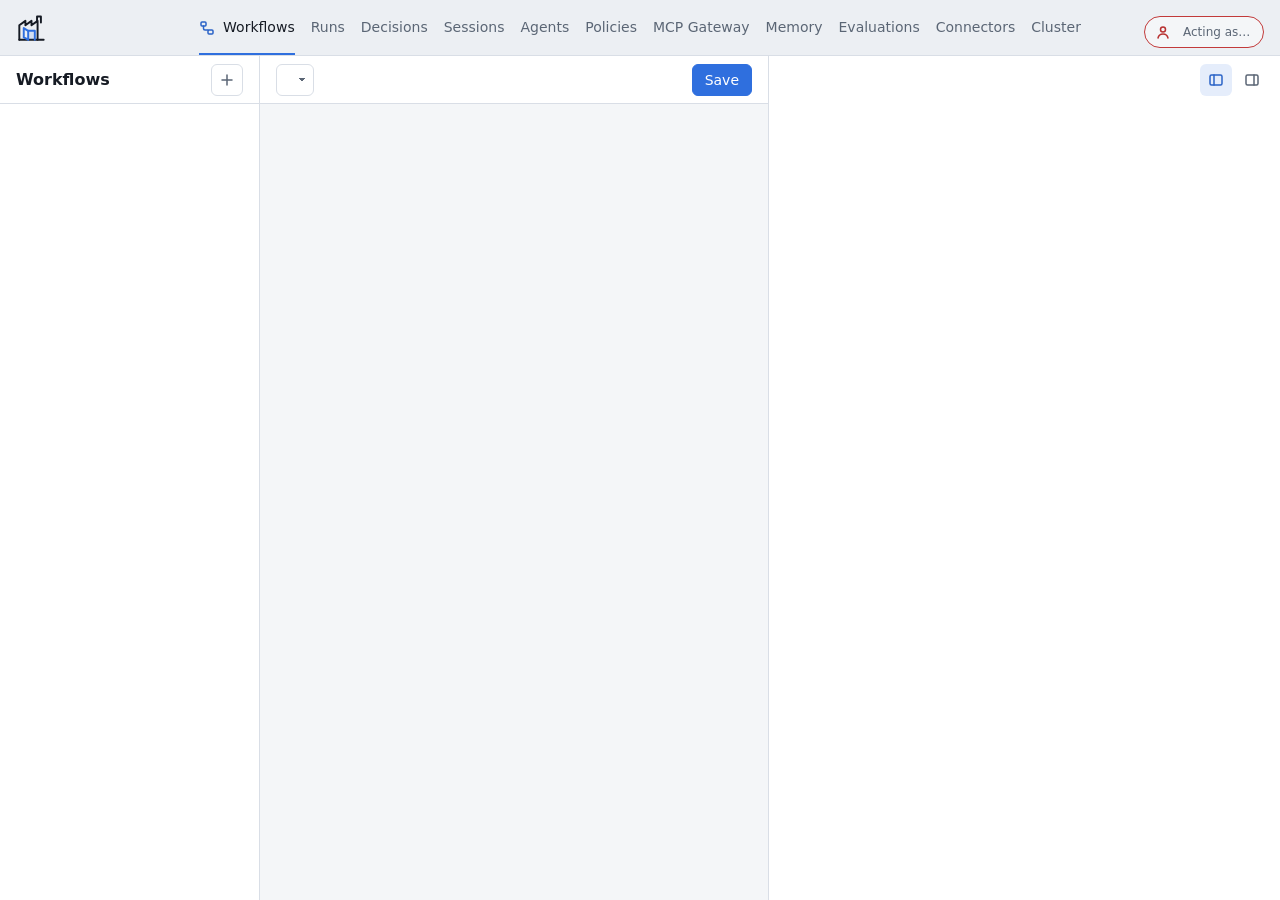
==== services/factory-ui/web/index.html @ c774a860 "WIP" ====
<!doctype html>
<html lang="en">
<head>
<meta charset="utf-8">
<meta name="viewport" content="width=device-width, initial-scale=1">
<title>Open Software Factory</title>
<link rel="icon" href="data:image/svg+xml,<svg%20xmlns='http://www.w3.org/2000/svg'%20viewBox='0%200%2028%2028'%20fill='none'%20stroke-width='2.2'%20stroke-linecap='round'%20stroke-linejoin='round'><style>.b{stroke:%23161b24}@media%20(prefers-color-scheme:dark){.b{stroke:%23e7ebf2}}</style><path%20class='b'%20d='M3%2025V12l5.5-4V12l5.5-4V12l5.5-4V25M19%208V4h3.5v5.5M3%2025h22'/><path%20d='M11%2025v-8h6v8'%20fill='rgb(47%20111%20222%20/%20.16)'%20stroke='%232f6fde'/><path%20d='M11%2017l-4-2.5V23l4%202'%20stroke='%232f6fde'/></svg>">
<link rel="stylesheet" href="style.css">
</head>
<body>
<header class="topbar">
  <a class="product" href="#workflows" aria-label="Open Software Factory: home">
    <svg class="logo" width="31" height="31" viewBox="0 0 28 28" fill="none" stroke="currentColor" stroke-width="1.75" stroke-linecap="round" stroke-linejoin="round" aria-hidden="true">
      <path d="M3 25V12l5.5-4V12l5.5-4V12l5.5-4V25"/>
      <path d="M19 8V4h3.5v5.5"/>
      <path d="M3 25h22"/>
      <path class="logo-door" d="M11 25v-8h6v8"/>
      <path class="logo-leaf" d="M11 17l-4-2.5V23l4 2"/>
    </svg>
    <span>Open Software Factory</span>
  </a>
  <nav id="rail" class="menu" aria-label="Pages"></nav>
  <label id="acting-as" class="acting-as" title="Recorded as creator of runs, versions, decisions, and files">
    <span class="sr-only">Acting as</span>
    <input id="creator" autocomplete="name" placeholder="Acting as…" aria-label="Acting as">
  </label>
</header>

<main class="content">
  <div id="page-toggles" class="page-toggles"></div>
  <!-- Workflows: list – canvas – inspector -->
  <section class="page page-workflows" id="tab-workflows" hidden>
    <div class="panel list-panel">
      <div class="panel-head"><h2>Workflows</h2><span id="wf-new-slot"></span></div>
      <div class="panel-body"><ul id="wf-list" class="rows" role="listbox" aria-label="Workflows"></ul></div>
    </div>
    <div class="canvas-area">
      <div class="panel-head canvas-head"></div>
      <div class="canvas-scroll" id="canvas-scroll">
        <svg id="canvas" aria-label="Workflow graph"></svg>
        <div id="canvas-message" class="canvas-message" hidden></div>
      </div>
      <div class="recent-strip" id="recent-strip" hidden></div>
      <section class="wf-description" id="wf-description" aria-label="Workflow description" hidden></section>
    </div>
    <aside class="panel inspector" id="inspector" aria-label="Inspector"></aside>
    <datalist id="services"><option value="agent"><option value="gate"><option value="interactive"><option value="route"></datalist>
  </section>

  <section class="page page-evaluations" id="tab-evaluations" hidden>
    <div class="panel list-panel">
      <div class="panel-head"><h2>Evaluation sets</h2><span id="evaluation-new-slot"></span></div>
      <div class="panel-body"><ul id="evaluation-sets" class="rows" role="listbox" aria-label="Evaluation sets"></ul></div>
    </div>
    <div class="panel evaluation-runs">
      <div class="panel-head"><h2>Runs</h2><span class="panel-actions" id="evaluation-actions"></span></div>
      <div class="panel-body">
        <form id="evaluation-filters" class="evaluation-filters"></form>
        <div id="evaluation-runs"></div>
      </div>
    </div>
    <aside class="panel evaluation-detail" aria-label="Evaluation set">
      <div class="panel-head"><h2 id="evaluation-detail-title"></h2></div>
      <div class="panel-body" id="evaluation-detail"></div>
    </aside>
  </section>

  <!-- Runs: table and run detail -->
  <section class="page page-runs" id="tab-runs" hidden>
    <div class="panel list-panel">
      <div class="panel-head"><h2>Runs</h2></div>
      <div class="panel-body"><ul id="runs-workflows" class="rows" role="listbox" aria-label="Workflow"></ul></div>
    </div>
    <div class="panel runs-panel">
      <div class="panel-head"><div class="panel-actions" id="runs-filters"></div></div>
      <div class="panel-body" id="runs-table"></div>
    </div>
    <aside class="panel run-detail" id="run-detail" aria-label="Run"></aside>
  </section>

  <section class="page page-decisions" id="tab-decisions" hidden>
    <div class="panel list-panel">
      <div class="panel-head"><h2>Decisions</h2></div>
      <div class="panel-body"><ul id="decision-workflows" class="rows" role="listbox" aria-label="Workflow"></ul></div>
    </div>
    <div class="panel decisions-panel">
      <div class="panel-head"></div>
      <div class="panel-body" id="decision-table"></div>
    </div>
    <aside class="panel decision-detail" id="decision-detail" aria-label="Decision"></aside>
  </section>

  <!-- Sessions: interactive sessions, the chat and file tabs of the selected one, and its files -->
  <section class="page page-sessions" id="tab-sessions" hidden>
    <div class="panel list-panel">
      <div class="panel-head"><h2>Sessions</h2></div>
      <div class="panel-body"><ul id="session-list" class="rows" role="listbox" aria-label="Sessions"></ul><div id="session-list-state"></div></div>
    </div>
    <div class="panel session-main" id="session-main"></div>
    <aside class="panel session-files" id="session-files" aria-label="Session files"></aside>
  </section>

  <!-- Team (opened from Runs): channels and members, the chat log and file tabs, and the workspace files -->
  <section class="page page-teams" id="tab-teams" hidden>
    <div class="panel list-panel">
      <div class="panel-head"><h2>Channels</h2></div>
      <div class="panel-body">
        <ul id="team-channels" class="rows" role="listbox" aria-label="Channels"></ul>
        <div id="team-list-state"></div>
        <h3 id="teamview-members-title" class="section-title teamview-members-title" hidden>Members</h3>
        <ul id="team-members" class="rows teamview-members" aria-labelledby="teamview-members-title"></ul>
      </div>
    </div>
    <div class="panel teamview-main" id="team-main"></div>
    <aside class="panel teamview-files" id="team-files" aria-label="Workspace files"></aside>
  </section>

  <section class="page page-list" id="tab-agents" hidden></section>
  <section class="page page-list" id="tab-policies" hidden></section>

  <section class="page page-mcp-gateway" id="tab-mcp-gateway" hidden>
    <div class="panel list-panel" id="mcp-sidebar">
      <div class="panel-head"><h2>MCP Gateway</h2><span id="mcp-new-slot"></span></div>
      <div class="panel-body">
        <ul id="mcp-services" class="rows" role="listbox" aria-label="MCP services"></ul>
        <div id="mcp-empty"></div>
      </div>
    </div>
    <div class="panel mcp-config">
      <div class="panel-head"><h2 id="mcp-config-title"></h2></div>
      <div class="panel-body" id="mcp-config"></div>
    </div>
    <aside class="panel mcp-test" aria-label="MCP test">
      <div class="panel-head"><h2>Test</h2></div>
      <div class="panel-body" id="mcp-test"></div>
    </aside>
  </section>

  <section class="page page-memory" id="tab-artifacts" hidden>
    <div class="panel list-panel">
      <div class="panel-head"><h2>Blobstore</h2></div>
      <div class="panel-body">
        <ul id="art-tree"></ul>
      </div>
    </div>
    <div class="panel listcol">
      <div class="panel-head">
        <form id="trace-form" class="trace-search"><input id="trace-input" placeholder="Trace ID" aria-label="Trace ID" autocomplete="off"></form>
        <span class="panel-actions"><span id="art-upload-slot"></span></span>
      </div>
      <div class="panel-body" id="art-list"></div>
    </div>
    <div class="panel content-panel">
      <div class="panel-head" id="art-detail-head"></div>
      <div class="panel-body" id="art-detail"></div>
    </div>
  </section>

  <!-- Connectors: the connector kinds, and the Git repositories with the live dev pods -->
  <section class="page page-cluster page-connectors" id="tab-connectors" hidden>
    <div class="panel list-panel">
      <div class="panel-head"><h2>Connectors</h2></div>
      <div class="panel-body"><ul id="connector-kinds" class="rows" role="listbox" aria-label="Connector kinds"></ul></div>
    </div>
    <div class="panel content-panel">
      <div class="panel-head"><h2>Git</h2><span id="connector-new-slot"></span></div>
      <div class="panel-body" id="connector-main"></div>
    </div>
  </section>

  <!-- Dev pod (opened from Connectors and Runs): its files, commit log and diff, read-only -->
  <section class="page page-cluster page-devpods" id="tab-devpods" hidden>
    <div class="panel list-panel">
      <div class="panel-head"><h2>Dev pod</h2></div>
      <div class="panel-body"><ul id="devpod-tree"></ul></div>
    </div>
    <div class="panel content-panel">
      <div class="panel-head"></div>
      <div class="panel-body" id="devpod-detail"></div>
    </div>
  </section>

  <section class="page page-cluster" id="tab-cluster" hidden>
    <div class="panel list-panel">
      <div class="panel-head"><h2>Cluster</h2></div>
      <div class="panel-body"><ul id="cluster-tree"></ul></div>
    </div>
    <div class="panel content-panel">
      <div class="panel-head"></div>
      <div class="panel-body" id="cluster-detail"></div>
    </div>
  </section>
</main>

<div id="saved-notice" class="saved-notice" role="status" aria-live="polite"></div>

<script src="app.js"></script>
<script src="chat.js"></script>
<script src="workflowref.js"></script>
<script src="teams.js"></script>
<script src="inputs.js"></script>
<script src="connectors.js"></script>
<script src="workflows.js"></script>
<script src="runs.js"></script>
<script src="evaluations.js"></script>
<script src="registry.js"></script>
<script src="agents.js"></script>
<script src="policies.js"></script>
<script src="mcp-gateway.js"></script>
<script src="artifacts.js"></script>
<script src="decisions.js"></script>
<script src="sessions.js"></script>
<script src="cluster.js"></script>
</body>
</html>
---- services/factory-ui/web/style.css ----
/* Factory UI design system: see DESIGN.md. Two neutral layers, one accent, fixed states. */

:root {
  --canvas: #f4f6f8; --panel: #ffffff; --rail: #eceff3; --line: #d9dee6;
  --text: #161b24; --muted: #5b6675;
  --accent: #2f6fde; --accent-fg: #ffffff; --accent-tint: rgb(47 111 222 / .12); --accent-text: #2a63c7;
  --running: #b7791f; --done: #1f8a4c; --failed: #c23a3a; --waiting: #7c3aed;
  --danger-text: #b83232; --hover: rgb(22 27 36 / .05); --shadow: 0 8px 28px rgb(22 27 36 / .16);
  --node-fill: #ffffff; --edge: #8b95a5;
  --font: -apple-system, "Segoe UI", system-ui, sans-serif;
  --mono: ui-monospace, "SF Mono", Menlo, monospace;
  color-scheme: light;
}
@media (prefers-color-scheme: dark) {
  :root {
    --canvas: #12161c; --panel: #1a1f27; --rail: #151a21; --line: #2a3140;
    --text: #e7ebf2; --muted: #9aa5b5;
    --accent: #6b9cf5; --accent-fg: #0d1117; --accent-tint: rgb(107 156 245 / .16); --accent-text: #8db3f8;
    --danger-text: #f07c7c; --hover: rgb(231 235 242 / .06); --shadow: 0 8px 28px rgb(0 0 0 / .45);
    --node-fill: #1f2530; --edge: #75809a;
    color-scheme: dark;
  }
}

* { box-sizing: border-box; }
[hidden] { display: none !important; }
html { font-size: 16px; }
body {
  margin: 0; height: 100vh; overflow: hidden;
  font: 400 .875rem/1.45 var(--font); color: var(--text); background: var(--canvas);
  display: grid; grid-template-columns: minmax(0, 1fr); grid-template-rows: 56px minmax(0, 1fr);
}
h1, h2, h3, p { margin: 0; }
a { color: var(--accent-text); text-decoration: none; }
a:hover { text-decoration: underline; }
.mono, code, pre { font-family: var(--mono); }
.muted { color: var(--muted); }
.meta { color: var(--muted); font-size: .75rem; }
.error-text { color: var(--danger-text); }
.sr-only { position: absolute; width: 1px; height: 1px; overflow: hidden; clip: rect(0 0 0 0); white-space: nowrap; }
:focus-visible { outline: 2px solid var(--accent); outline-offset: 2px; }
.icon { display: inline-flex; flex: none; }
time { white-space: nowrap; }

/* Top bar and menu */
/* Three columns: equal sides, so the menu is centred on the page, not between the logo and the chip. */
.topbar {
  display: grid; grid-template-columns: minmax(max-content, 1fr) minmax(0, auto) minmax(max-content, 1fr); align-items: center; gap: 24px; min-width: 0;
  padding: 0 16px; background: var(--rail); border-bottom: 1px solid var(--line);
}
.product { display: inline-flex; align-items: center; gap: 10px; flex: none; color: var(--text); font-size: 1rem; font-weight: 600; white-space: nowrap; text-decoration: none; }
.product:hover { text-decoration: none; }
.topbar > .product { justify-self: start; }
.topbar > .acting-as { justify-self: end; }
.product .logo { color: var(--text); flex: none; }
.product .logo-door { fill: var(--accent-tint); stroke: var(--accent); }
.product .logo-leaf { stroke: var(--accent); }
.product:hover .logo-leaf { transform: translateX(-1px); transition: transform .15s ease-out; }
.page-toggles { position: absolute; top: 0; right: 0; z-index: 5; height: 47px; padding: 0 12px 0 4px; display: flex; align-items: center; gap: 4px; pointer-events: none; }
.page-toggles > * { pointer-events: auto; }
.page-toggles:empty { display: none; }
.toggles-edge > .panel-head { padding-right: var(--toggles-w, 0px); }
.inspector.toggles-edge > .panel-head { padding-left: var(--toggles-w, 0px); }
.acting-as {
  display: inline-flex; align-items: center; gap: 6px; height: 32px; padding: 0 4px 0 10px;
  border: 1px solid var(--line); border-radius: 16px; background: var(--canvas); color: var(--muted);
}
.acting-as input { width: 96px; height: 28px; border: 0; padding: 0 6px; background: transparent; color: var(--text); font: inherit; }
.acting-as input:focus-visible { outline: none; }
.acting-as:focus-within { border-color: var(--accent); box-shadow: 0 0 0 2px var(--accent-tint); }
.acting-as.missing { border-color: var(--failed); color: var(--danger-text); }

.menu { display: flex; align-items: stretch; align-self: stretch; gap: 4px; min-width: 0; flex: 1; overflow: auto; }
/* Centred by its outer margins, not by justify-content: a menu wider than its slot then starts at its first item instead of losing it at the left. */
.menu > a:first-child { margin-left: auto; }
.menu > a:last-child { margin-right: auto; }
.menu a {
  position: relative; display: flex; align-items: center; gap: 8px; padding: 0 var(--menu-pad, 12px);
  color: var(--muted); font-weight: 500; text-decoration: none; white-space: nowrap;
}
.menu a:hover { color: var(--text); text-decoration: none; }
.menu a.active { color: var(--text); }
.menu a.active::after { content: ""; position: absolute; left: var(--menu-pad, 12px); right: var(--menu-pad, 12px); bottom: 0; height: 2px; background: var(--accent); }
.menu a.active .icon { color: var(--accent-text); }
.menu .badge {
  min-width: 20px; height: 20px; padding: 0 6px; border-radius: 10px;
  background: var(--waiting); color: #fff; font-size: .75rem; font-weight: 600; line-height: 20px; text-align: center;
}

/* Pages and panels */
.content { position: relative; min-width: 0; min-height: 0; overflow: hidden; }
.page { position: relative; height: 100%; display: grid; min-height: 0; }
/* Narrow windows: the side columns give way (the sidebar down to 200 px, the detail down to 320 px,
   their resize minimums) before the middle column drops under 420 px; from 1192 px on, every column
   keeps its set width. */
.page {
  --list-fit: min(var(--col-list, 260px), max(200px, 100vw - 740px));
  --detail-fit: min(var(--col-detail, 512px), max(320px, 100vw - var(--list-fit) - 420px));
  --inspector-fit: min(var(--col-inspector, 512px), max(320px, 100vw - var(--list-fit) - 420px));
}
.page.no-list { --list-fit: 0px; }
.page.no-detail, .page.no-inspector, .page-list, .page-cluster { --list-fit: min(var(--col-list, 260px), max(200px, 100vw - 420px)); }
.page-workflows { grid-template-columns: var(--list-fit) minmax(0, 1fr) var(--inspector-fit); }
.page-workflows.no-inspector { grid-template-columns: var(--list-fit) minmax(0, 1fr); }
.page-workflows.no-inspector .inspector { display: none; }
.page-runs { grid-template-columns: var(--list-fit) minmax(0, 1fr) var(--detail-fit); }
.page-evaluations { grid-template-columns: var(--list-fit) minmax(0, 1fr) var(--detail-fit); }
.page-mcp-gateway { grid-template-columns: var(--list-fit) minmax(0, 1fr) var(--detail-fit); }
.page-mcp-gateway.no-list { grid-template-columns: minmax(0, 1fr) var(--detail-fit); }
.page-mcp-gateway.no-detail { grid-template-columns: var(--list-fit) minmax(0, 1fr); }
.page-mcp-gateway.no-list.no-detail { grid-template-columns: minmax(0, 1fr); }
.page-runs.no-list { grid-template-columns: minmax(0, 1fr) var(--detail-fit); }
.page-evaluations.no-list { grid-template-columns: minmax(0, 1fr) var(--detail-fit); }
.page-runs.no-detail { grid-template-columns: var(--list-fit) minmax(0, 1fr); }
.page-evaluations.no-detail { grid-template-columns: var(--list-fit) minmax(0, 1fr); }
.page-runs.no-list.no-detail { grid-template-columns: minmax(0, 1fr); }
.page-evaluations.no-list.no-detail { grid-template-columns: minmax(0, 1fr); }
.page.no-detail > .run-detail, .page.no-detail > .content-panel, .page.no-detail > .mcp-test { display: none; }
.page-list, .page-cluster { grid-template-columns: var(--list-fit) minmax(0, 1fr); }
.page-memory { grid-template-columns: var(--list-fit) minmax(0, 1fr) var(--detail-fit); }
.page-memory.no-detail { grid-template-columns: var(--list-fit) minmax(0, 1fr); }
.page-memory.no-list.no-detail { grid-template-columns: minmax(0, 1fr); }
.page-decisions { grid-template-columns: var(--list-fit) minmax(0, 1fr) var(--detail-fit); }
.page-decisions.no-list { grid-template-columns: minmax(0, 1fr) var(--detail-fit); }
.page-decisions.no-detail { grid-template-columns: var(--list-fit) minmax(0, 1fr); }
.page-decisions.no-list.no-detail { grid-template-columns: minmax(0, 1fr); }
.page.no-detail > .decision-detail { display: none; }
.page-sessions { grid-template-columns: var(--list-fit) minmax(0, 1fr) var(--detail-fit); }
.page-sessions.no-list { grid-template-columns: minmax(0, 1fr) var(--detail-fit); }
.page-sessions.no-detail { grid-template-columns: var(--list-fit) minmax(0, 1fr); }
.page-sessions.no-list.no-detail { grid-template-columns: minmax(0, 1fr); }
.page.no-detail > .session-files { display: none; }
.decision-detail { border-left: 0; border-right: 0; } /* the table panel's right border is the one divider */
.decision-detail .panel-body, .decisions-panel .panel-body { padding: 0; }
.decision-detail .question { font-size: 1.125rem; font-weight: 600; line-height: 1.3; margin: 0 0 4px; }
.decision-where { margin: 0 0 8px; font-size: .8125rem; color: var(--muted); overflow: hidden; text-overflow: ellipsis; white-space: nowrap; }
.decision-detail .actions { display: flex; align-items: flex-end; gap: 8px; }
.decision-detail .actions .field { flex: 1; }
#decision-comment { display: block; padding: 5px 10px; line-height: 20px; resize: none; overflow: hidden; } /* one line is as tall as the buttons */
.page.no-list > .list-panel { display: none; }
.page-list.no-list, .page-cluster.no-list { grid-template-columns: minmax(0, 1fr); }
.page-memory.no-list { grid-template-columns: minmax(0, 1fr) var(--detail-fit); }
.page-workflows.no-list { grid-template-columns: minmax(0, 1fr) var(--inspector-fit); }
.page-workflows.no-list.no-inspector { grid-template-columns: minmax(0, 1fr); }
.page-toggles .icon-button { border-color: transparent; background: transparent; }
.page-toggles .icon-button:hover { background: var(--hover); }
.page-toggles .icon-button.on { background: var(--accent-tint); color: var(--accent-text); }
.page-toggles .icon-button:focus, .page-toggles .icon-button:focus-visible { outline: none; box-shadow: none; }
.panel { display: flex; flex-direction: column; min-width: 0; min-height: 0; background: var(--panel); border-right: 1px solid var(--line); }
.panel.toggles-edge { border-right: 0; } /* the panel at the window's right edge draws no line there */
.panel:last-child { border-right: 0; }
.inspector { border-left: 1px solid var(--line); border-right: 0; } /* the canvas has no border of its own */
.run-detail { border-left: 0; border-right: 0; }
.panel-head { flex: none; display: flex; align-items: center; gap: 8px; height: 48px; padding: 0 16px; border-bottom: 1px solid var(--line); }
.panel-head h2 { font-size: 1rem; font-weight: 600; line-height: 1.25; min-width: 0; overflow: hidden; text-overflow: ellipsis; white-space: nowrap; }
.panel-head > :last-child:not(h2) { margin-left: auto; }
.panel-actions { display: flex; align-items: center; gap: 8px; }
.panel-body { flex: 1; min-height: 0; overflow: auto; padding: 8px; }
.section { padding: 24px; border-bottom: 1px solid var(--line); }
.section:last-child { border-bottom: 0; }
.section > :last-child { margin-bottom: 0; }
.section-title { margin: 0 0 8px; font-size: .875rem; font-weight: 600; }

/* Buttons and inputs */
button {
  height: 32px; padding: 0 12px; border-radius: 6px; border: 1px solid var(--line);
  background: var(--panel); color: var(--text); font: 500 .875rem/1 var(--font); cursor: pointer; white-space: nowrap;
}
button:hover { background: var(--hover); }
button:active { transform: translateY(1px); }
button:disabled, button[aria-disabled="true"] { opacity: .5; cursor: default; transform: none; }
input:disabled, select:disabled, textarea:disabled { opacity: .5; cursor: default; } /* like a disabled button; its tooltip says why */
button:disabled:hover { background: var(--panel); }
button.primary { background: var(--accent); border-color: var(--accent); color: var(--accent-fg); }
button.primary:hover { filter: brightness(1.08); background: var(--accent); }
button.primary:disabled:hover { filter: none; }
button.danger { color: var(--danger-text); }
button.danger:hover { border-color: var(--failed); background: var(--panel); }
.icon-button { width: 32px; padding: 0; display: inline-flex; align-items: center; justify-content: center; color: var(--muted); }
.icon-button:hover { color: var(--text); }
input, textarea, select {
  width: 100%; min-height: 32px; padding: 0 10px; border: 1px solid var(--line); border-radius: 6px;
  background: var(--panel); color: var(--text); font: inherit;
}
/* One control treatment everywhere. Safari keeps native selects and number fields shorter
   than adjacent controls unless the height is explicit, and draws its own select chrome
   unless appearance is reset; a select keeps the native picker with a drawn arrow. */
input, select { height: 32px; }
select {
  padding-right: 26px; -webkit-appearance: none; appearance: none;
  background-image: linear-gradient(45deg, transparent 50%, var(--muted) 50%), linear-gradient(135deg, var(--muted) 50%, transparent 50%);
  background-position: calc(100% - 11px) 13px, calc(100% - 7px) 13px; background-size: 4px 4px; background-repeat: no-repeat;
}
/* Numeric fields are plain digit fields: no spinner arrows. */
input[type=number] { -moz-appearance: textfield; appearance: textfield; }
input[type=number]::-webkit-inner-spin-button, input[type=number]::-webkit-outer-spin-button { -webkit-appearance: none; margin: 0; }
textarea { padding: 8px 10px; resize: vertical; line-height: 1.45; }
textarea.code { font-family: var(--mono); font-size: .875rem; }
input:hover, textarea:hover, select:hover { border-color: var(--muted); }
input[list]::-webkit-calendar-picker-indicator { display: none !important; } /* suggestions still open while typing; the field stays as wide as its text */
::placeholder { color: var(--muted); opacity: 1; } /* readable in both themes: a placeholder can carry a default such as 10m */
input:focus-visible, textarea:focus-visible, select:focus-visible { outline: none; border-color: var(--accent); box-shadow: 0 0 0 2px var(--accent-tint); }
input[type=checkbox], input[type=radio] { width: auto; height: auto; min-height: 0; accent-color: var(--accent); }
input[readonly], textarea[readonly] { background: var(--canvas); }
label { display: block; margin: 12px 0 4px; font-size: .75rem; font-weight: 500; color: var(--muted); }
.field:first-child label, label:first-child { margin-top: 0; }
.check { display: inline-flex; align-items: center; gap: 6px; margin: 0; font-size: .875rem; color: var(--text); font-weight: 400; }
.row { display: flex; align-items: center; gap: 8px; flex-wrap: wrap; }

/* Segmented control */
.segmented { display: inline-flex; padding: 2px; gap: 2px; border: 1px solid var(--line); border-radius: 8px; background: var(--canvas); }
.segmented button { height: 28px; border: 0; background: transparent; color: var(--muted); }
.segmented button[aria-checked="true"], .segmented button[aria-pressed="true"] { background: var(--panel); color: var(--text); box-shadow: 0 1px 2px rgb(0 0 0 / .12); }

/* Status chip: dot plus word on a 12% tint */
.chip { display: inline-flex; align-items: center; gap: 6px; height: 22px; padding: 0 8px; border-radius: 11px; font-size: .75rem; font-weight: 500; white-space: nowrap; color: var(--text); }
.chip .dot { width: 8px; height: 8px; border-radius: 50%; background: currentColor; }
.chip-running { background: rgb(183 121 31 / .12); } .chip-running .dot { background: var(--running); animation: pulse 1.4s ease-in-out infinite; }
.chip-done { background: rgb(31 138 76 / .12); } .chip-done .dot { background: var(--done); }
.chip-failed { background: rgb(194 58 58 / .12); } .chip-failed .dot { background: var(--failed); }
.chip-waiting { background: rgb(124 58 237 / .12); } .chip-waiting .dot { background: var(--waiting); }
.chip-idle { background: var(--hover); } .chip-idle .dot { background: var(--muted); }
@keyframes pulse { 50% { opacity: .35; } }

/* Rows (list panels) */
.rows { list-style: none; margin: 0; padding: 0; }
.rows li { display: flex; align-items: center; min-height: 32px; padding: 0 8px; border-radius: 6px; cursor: pointer; }
.rows li:hover { background: var(--hover); }
.rows li[aria-selected="true"] { background: var(--accent-tint); }
.rows li:focus-visible { outline-offset: -2px; }
.row-title { font-weight: 400; overflow: hidden; text-overflow: ellipsis; white-space: nowrap; min-width: 0; }

/* Tables */
.data-table { width: 100%; border-collapse: collapse; font-size: .875rem; }
.data-table th { height: 32px; padding: 0 10px; text-align: left; font-size: .75rem; font-weight: 600; color: var(--muted); border-bottom: 1px solid var(--line); white-space: nowrap; }
.data-table td { height: 40px; padding: 0 10px; border-bottom: 1px solid var(--line); vertical-align: middle; white-space: nowrap; }
.data-table .name-cell { width: 100%; max-width: 0; overflow: hidden; text-overflow: ellipsis; } /* header too, so a narrow column can shrink */
.data-table td.wrap-cell { white-space: normal; overflow-wrap: anywhere; }
.data-table .num { text-align: right; white-space: nowrap; }
.data-table td.fit { width: 1%; } /* hugs the right edge whichever columns are shown */
/* A narrow middle column hides the optional columns (Workflow and By on Decisions, Creator on Memory). */
.decisions-panel, .listcol { container-type: inline-size; }
@container (max-width: 420px) { .data-table .opt { display: none; } }
.data-table tbody tr.clickable { cursor: pointer; }
.data-table tbody tr:hover { background: var(--hover); }
.data-table tbody tr.active, .data-table tbody tr[aria-selected="true"] { background: var(--accent-tint); }
.data-table tbody tr:focus-visible { outline-offset: -2px; }
.data-table tbody tr.run-failed { background: color-mix(in srgb, var(--failed) 8%, var(--panel)); }
.data-table tbody tr.run-failed:hover { background: color-mix(in srgb, var(--failed) 13%, var(--panel)); }
.run-failure { max-width: 280px; overflow: hidden; color: var(--danger-text); text-overflow: ellipsis; }
/* A run is named by its workflow: in a middle column under 640 px Failure gives way first (the
   row keeps its tint, state, and tooltip), so the Workflow column stays readable. */
@container (max-width: 640px) { #runs-table .data-table .opt { display: none; } }

/* Evaluation sets: filters stay above the selectable run table; saved membership is on the right. */
.evaluation-runs .panel-body { padding: 0; overflow: auto; }
.evaluation-filters { display: flex; flex-wrap: wrap; align-items: flex-end; gap: 12px 8px; padding: 16px; border-bottom: 1px solid var(--line); }
.evaluation-filters .field { flex: 0 0 auto; min-width: 0; margin: 0; }
.evaluation-filters .field label { margin: 0 0 4px; white-space: nowrap; }
.evaluation-filters select { width: 180px; max-width: 100%; }
.evaluation-filters #evaluation-status { width: 120px; }
.evaluation-filters input[type=datetime-local] { width: 180px; min-width: 0; -webkit-appearance: none; appearance: none; }
.evaluation-filters .runtime-input input { width: 72px; min-width: 0; padding: 0 22px 0 8px; }
.evaluation-filters > button { flex: none; }
/* Memory columns share panel width instead of assigning all spare space to Name. */
#art-list .data-table { table-layout: fixed; }
#art-list .data-table th, #art-list .data-table td { overflow: hidden; text-overflow: ellipsis; }
#art-list .data-table .name-cell { width: 40%; max-width: none; }
#art-list .data-table th:nth-child(2) { width: 24%; }
#art-list .data-table th:nth-child(3) { width: 24%; }
#art-list .data-table th:nth-child(4) { width: 12%; }
@container (max-width: 420px) {
  #art-list .data-table .name-cell { width: 52%; }
  #art-list .data-table th:nth-child(3) { width: 32%; }
  #art-list .data-table th:nth-child(4) { width: 16%; }
}
.evaluation-select-cell { width: 1%; }
.evaluation-pager { display: flex; align-items: center; justify-content: flex-end; gap: 8px; padding: 12px 16px; }
.evaluation-index-warning { margin: 12px 16px; }
.evaluation-detail .evaluation-member { display: grid; grid-template-columns: minmax(0, 1fr) auto; align-items: center; gap: 8px; min-height: 40px; border-bottom: 1px solid var(--line); }
.evaluation-member a { overflow: hidden; text-overflow: ellipsis; white-space: nowrap; }
.evaluation-summary { color: var(--muted); }
.data-table .copy-button { vertical-align: middle; }
.cell-line { display: flex; align-items: center; gap: 4px; min-width: 0; }
.cell-line .cell-text { flex: 1; min-width: 0; overflow: hidden; text-overflow: ellipsis; }
.data-table tr .cell-line .copy-button { visibility: hidden; }
.data-table tr:hover .cell-line .copy-button, .data-table tr.active .cell-line .copy-button, .data-table tr:focus-within .cell-line .copy-button { visibility: visible; }

/* Definition lists */

/* Copy button, empty and error states */
.copy-button { display: inline-flex; align-items: center; justify-content: center; width: 24px; height: 24px; margin-left: 4px; padding: 0; border: 1px solid transparent; border-radius: 4px; background: none; color: var(--muted); vertical-align: middle; }
.copy-button:hover { border-color: var(--line); color: var(--text); background: var(--hover); }
.empty-panel { display: flex; flex-direction: column; align-items: center; gap: 8px; max-width: 360px; margin: 64px auto; text-align: center; }
.empty-title { font-size: 1rem; font-weight: 600; }
.empty-panel button { margin-top: 8px; }
.error-state { padding: 8px 2px; }
.error-state p { color: var(--danger-text); margin-bottom: 8px; }

/* Preformatted content */
pre {
  margin: 0; padding: 12px; border: 1px solid var(--line); border-radius: 6px; background: var(--canvas);
  font-size: .8125rem; line-height: 1.5; white-space: pre-wrap; overflow-wrap: anywhere; overflow: auto;
}

/* Tree */
ul.tree, ul.tree ul { list-style: none; margin: 0; padding: 0; }
ul.tree { outline: none; }
ul.tree ul { padding-left: 14px; }
.tree-row { display: flex; align-items: center; gap: 4px; height: 32px; padding: 0 8px; border-radius: 6px; cursor: pointer; white-space: nowrap; overflow: hidden; }
.tree-row:hover { background: var(--hover); }
.tree-row.active { background: var(--accent-tint); }
ul.tree:focus-visible .tree-row.active { outline: 2px solid var(--accent); outline-offset: -2px; }
.tree-label { overflow: hidden; text-overflow: ellipsis; }
.tree-sub { margin-left: auto; padding-left: 8px; color: var(--muted); font-size: .75rem; overflow: hidden; text-overflow: ellipsis; min-width: 0; }
.tree-row.warn .tree-label { color: var(--danger-text); }
.caret { flex: none; width: 20px; height: 32px; display: inline-flex; align-items: center; justify-content: center; color: var(--muted); }
.caret .icon { display: inline-flex; transition: transform .12s ease-out; }
.caret.open .icon { transform: rotate(90deg); }

/* Resizable columns */
.resize-handle { position: absolute; top: 0; bottom: 0; width: 8px; z-index: 5; cursor: col-resize; touch-action: none; }
.resize-handle:hover, body.resizing .resize-handle { background: var(--accent-tint); }
body.resizing { cursor: col-resize; user-select: none; }

/* Workflows: list, toolbar, canvas, strip, inspector */
.canvas-area { display: grid; grid-template-rows: 48px minmax(0, 1fr) auto auto; min-width: 0; min-height: 0; background: var(--canvas); }
.canvas-head { grid-row: 1; background: var(--panel); }
.canvas-area > .canvas-scroll { grid-row: 2; }
.canvas-area > .recent-strip { grid-row: 3; }
.wf-description { grid-row: 4; min-width: 0; padding: 8px 16px; background: var(--panel); border-top: 1px solid var(--line); color: var(--muted); font-size: .8125rem; }
.wf-description[hidden] { display: none; }
.wf-description-text { margin: 0; white-space: normal; overflow-wrap: break-word; line-height: 1.45; cursor: text; }
.wf-description-editor { display: flex; align-items: flex-start; gap: 8px; }
.wf-description-editor > [hidden] { display: none; }
.wf-description-editor .text-format-toggle { flex: none; }
.wf-description-editor textarea, .wf-description-preview { flex: 1; min-width: 0; }
.wf-description-preview { margin: 0; white-space: normal; overflow-wrap: break-word; line-height: 1.45; }
.wf-description textarea { display: block; width: 100%; min-height: 32px; padding: 4px 8px; resize: none; overflow: hidden; font: inherit; line-height: 1.45; }
.canvas-scroll { position: relative; overflow: hidden; min-height: 0; }
#canvas { display: block; width: 100%; height: 100%; user-select: none; touch-action: none; cursor: grab; } /* a drag pans it, or moves a node */
#canvas.panning, #canvas.panning * { cursor: grabbing; }
.canvas-message { position: absolute; inset: 0; display: flex; align-items: flex-start; justify-content: center; pointer-events: none; }
.canvas-message > * { pointer-events: auto; }

.tile .body { fill: var(--node-fill); stroke: var(--line); stroke-width: 1; }
.tile:hover .body { stroke: var(--muted); }
.tile.selected .body { stroke: var(--accent); stroke-width: 2; }
/* An agent step whose agent version is gone: a red outline (thicker while selected) and a red "Missing:" line. */
.tile.missing .body { stroke: var(--failed); stroke-width: 2; }
.tile.missing.selected .body { stroke-width: 3; }
.tile.missing .sub { fill: var(--danger-text); }
.tile:focus, .tile:focus-visible { outline: none; }
.tile:focus-visible .body { stroke: var(--accent); stroke-width: 2; }
.input-edge { stroke-dasharray: 4 4; }
.input-tile { cursor: pointer; }
.tile .name { fill: var(--text); font-size: 14px; font-weight: 600; }
.tile .sub { fill: var(--muted); font-size: 12px; }
.tile .type-icon { color: var(--muted); }
/* The outline and icon name the kind of step; only a step that waits for a person colours its icon. */
.tile.kind-gate .type-icon, .tile.kind-interactive .type-icon { color: var(--waiting); }
.tile .name, .tile .sub { pointer-events: none; }
.port { fill: var(--panel); stroke: var(--muted); stroke-width: 2; cursor: crosshair; }
.port:hover { stroke: var(--accent); }
.edge { stroke: var(--edge); stroke-width: 1.5; fill: none; }
.edge-hit { stroke: transparent; stroke-width: 12; fill: none; cursor: pointer; }
.edge-hit:hover + .edge { stroke: var(--failed); }


.canvas-head .panel-actions { margin-left: auto; }
.icon-button.on { background: var(--accent-tint); color: var(--accent-text); border-color: transparent; }

.inspector .panel-body { padding: 0; }
.inspector .section { padding: 24px; }
.inspector .panel-head { justify-content: center; }
.step-form { display: grid; gap: 16px; }
.step-form .field label { margin: 0 0 4px; }
.step-form .field-row { display: flex; flex-wrap: wrap; gap: 12px 8px; align-items: end; }
.step-form .field-row .field { flex: 0 0 auto; }
.step-form .field-row .field input, .step-form .field-row .field select { width: auto; min-width: 0; }
.step-form .field-row .field-pair { display: flex; gap: 8px; } /* flows with the other fields, also when the row wraps */
.step-form .field-row .field [data-field="timeout"] { width: 56px; }
.step-form .field-row .field [data-field="attempts"] { width: 48px; }
.file-block { margin: 0; padding: 8px 10px; border: 1px solid var(--line); border-radius: 6px; background: var(--canvas); white-space: pre-wrap; overflow-wrap: anywhere; color: var(--text); }
.file-block.prose { font: inherit; line-height: 1.5; }
.file-block.code { font-family: var(--mono); font-size: .8125rem; line-height: 1.5; }
.file-head { display: flex; align-items: center; gap: 8px; margin: 0 0 8px; }
.file-head a { margin-left: auto; font-size: .8125rem; }
.file-head .text-format-toggle:first-of-type { margin-left: auto; }
.file-head-actions { display: flex; align-items: center; gap: 8px; margin-left: auto; }
.file-head .section-title { margin: 0; } /* the row carries the 8 px gap, so the link lines up with the title */
.file-block + .file-head { margin-top: 24px; }
.text-format-toggle { width: 42px; min-width: 42px; padding: 0; text-align: center; font-size: .75rem; font-weight: 600; font-variant-numeric: tabular-nums; }
.content-format { display: flex; justify-content: flex-end; margin-bottom: 8px; }
.file-block.markdown { white-space: normal; }
.markdown-body { max-width: 72ch; line-height: 1.55; overflow-wrap: anywhere; }
.markdown-body > :first-child { margin-top: 0; }
.markdown-body > :last-child { margin-bottom: 0; }
.markdown-body h1, .markdown-body h2, .markdown-body h3, .markdown-body h4, .markdown-body h5, .markdown-body h6 { margin: 1.25em 0 .5em; line-height: 1.25; text-wrap: balance; }
/* Headings stay on the UI scale (18/16/14), so a prompt reads as content inside a panel, not as a page of its own. */
.markdown-body h1, .markdown-body h2, .markdown-body h3, .markdown-body h4, .markdown-body h5, .markdown-body h6 { font-weight: 600; }
.markdown-body h1 { font-size: 1.125rem; }
.markdown-body h2 { font-size: 1rem; }
.markdown-body h3, .markdown-body h4, .markdown-body h5, .markdown-body h6 { font-size: .875rem; }
.markdown-body p, .markdown-body ul, .markdown-body ol, .markdown-body blockquote, .markdown-body pre { margin: 0 0 1em; }
.markdown-body ul, .markdown-body ol { padding-left: 1.5em; }
.markdown-body li + li { margin-top: .25em; }
.markdown-body blockquote { padding-left: 12px; border-left: 1px solid var(--line); color: var(--muted); }
.markdown-body code { padding: 1px 4px; border-radius: 4px; background: var(--panel); font-family: var(--mono); font-size: .875em; }
.markdown-body pre { padding: 10px; overflow-x: auto; border: 1px solid var(--line); border-radius: 6px; background: var(--panel); white-space: pre; }
.markdown-body pre code { padding: 0; background: none; font-size: .8125rem; }
.markdown-body hr { margin: 1.25em 0; border: 0; border-top: 1px solid var(--line); }
.markdown-body table { width: 100%; margin: 0 0 1em; border-collapse: collapse; }
.markdown-body th, .markdown-body td { padding: 6px 8px; border: 1px solid var(--line); vertical-align: top; }
.markdown-body th { background: var(--panel); font-weight: 600; }
.markdown-image { color: var(--muted); font-style: italic; }
.inspector .agent-card { padding: 0; border: 0; background: none; }
.agent-card { padding: 12px; border: 1px solid var(--line); border-radius: 8px; background: var(--canvas); }
.agent-card pre { background: var(--panel); }

/* Context menu */
.ctx-menu { position: fixed; z-index: 40; min-width: 200px; padding: 4px; background: var(--panel); border: 1px solid var(--line); border-radius: 8px; box-shadow: var(--shadow); animation: reveal .15s ease-out; }
.ctx-menu hr { margin: 4px 0; border: 0; border-top: 1px solid var(--line); }
.ctx-menu button { display: block; width: 100%; height: 32px; text-align: left; border: 0; background: none; }
.ctx-menu button:hover, .ctx-menu button:focus-visible { background: var(--hover); outline: none; }
.menu-target { outline: 1px solid var(--accent); outline-offset: -1px; }
.ctx-menu button.disabled { opacity: .5; cursor: default; }
.ctx-menu button.danger { color: var(--danger-text); }
.picker-popover { width: min(360px, calc(100vw - 16px)); padding: 0; }
.agent-policy-popover-list { max-height: 320px; overflow: auto; padding-top: 4px; }
.picker-popover .agent-tool-picker-list { margin: 0; }
.picker-popover .agent-tool-picker-item { padding: 8px 12px; }
.picker-actions { display: flex; justify-content: flex-end; gap: 8px; padding: 8px; border-top: 1px solid var(--line); }
.ctx-menu .picker-actions button { display: inline-flex; width: auto; align-items: center; border: 1px solid var(--line); padding: 0 12px; }
.ctx-menu .picker-actions button.primary { border-color: var(--accent); background: var(--accent); color: var(--accent-fg); }
@keyframes reveal { from { opacity: 0; transform: translateY(-4px); } }
/* A column shown by its toggle arrives from its own edge of the window; hiding it is immediate. */
.panel-reveal { --reveal-from: -8px; animation: panel-reveal .18s ease-out; }
.panel-reveal.from-right { --reveal-from: 8px; }
@keyframes panel-reveal { from { opacity: 0; transform: translateX(var(--reveal-from)); } }

/* Dialog */
.dialog-backdrop { position: fixed; inset: 0; z-index: 50; display: flex; align-items: flex-start; justify-content: center; padding: 12vh 16px 16px; /* anchored at the top: a dialog that changes height grows downwards instead of jumping */ background: rgb(10 14 20 / .45); }
.dialog { display: flex; flex-direction: column; max-height: calc(88vh - 16px); background: var(--panel); border: 1px solid var(--line); border-radius: 10px; box-shadow: var(--shadow); animation: reveal .18s ease-out; outline: none; }
.dialog-head { display: flex; align-items: center; gap: 8px; padding: 24px 24px 16px; }
.dialog-title { font-size: 1.5rem; font-weight: 600; line-height: 1.25; }
.dialog-body { padding: 0 24px; overflow: auto; min-height: 0; }
.dialog-foot { display: flex; align-items: center; justify-content: flex-end; gap: 8px; padding: 16px 24px 24px; }

/* Select Inputs */
.inputs-mode { margin-bottom: 16px; }
.pick-list { list-style: none; margin: 0; padding: 4px; max-height: 260px; overflow: auto; border: 1px solid var(--line); border-radius: 8px; }
.pick-list li { display: flex; align-items: center; gap: 10px; min-height: 40px; padding: 6px 10px; border-radius: 6px; cursor: pointer; }
.pick-list li:hover { background: var(--hover); }
.pick-list li[aria-checked="true"] { background: var(--accent-tint); }
.pick-list li .grow { flex: 1; min-width: 0; }
.pick-list li .row-title { font-weight: 500; }
.pick-list .grow > .row-title { display: block; } /* a title line above its preview */
.pick-list .grow > .preview { display: block; overflow: hidden; text-overflow: ellipsis; white-space: nowrap; }
.pick-list li.muted { cursor: default; }
.pick-list li.muted:hover { background: none; }
.pane-actions { margin-top: 8px; }
.pick-list.drop, .inputs-text.drop { outline: 2px dashed var(--accent); outline-offset: -2px; }
.pick-files { margin-top: 8px; display: flex; flex-wrap: wrap; gap: 4px 12px; color: var(--muted); font-size: .75rem; }
.inputs-text { min-height: 220px; }
.template-section { margin-top: 16px; border-top: 1px solid var(--line); padding-top: 8px; }
.template-toggle { display: inline-flex; align-items: center; gap: 6px; height: 32px; padding: 0 4px; border: 0; background: none; font-weight: 500; }
.template-toggle .icon { transition: transform .15s ease-out; }
.template-toggle[aria-expanded="true"] .icon { transform: rotate(90deg); }
.template-body { display: grid; gap: 8px; margin-top: 8px; }
.template-body textarea { min-height: 120px; font-family: var(--mono); }
.template-body select { justify-self: start; }
.choose-collection { display: grid; gap: 8px; }

/* Toasts */
.saved-notice { position: fixed; left: 50%; bottom: 24px; transform: translateX(-50%); z-index: 60; padding: 8px 16px; border-radius: 16px; background: var(--text); color: var(--panel); font-size: .8125rem; font-weight: 500; opacity: 0; pointer-events: none; }
.saved-notice.show { animation: saved-fade 2s ease-out forwards; }
.saved-notice.show-long { animation: saved-fade-long 6s ease-out forwards; }
.saved-notice.error { background: var(--failed); color: #fff; }
@keyframes saved-fade-long { 0% { opacity: 0; } 3% { opacity: 1; } 85% { opacity: 1; } 100% { opacity: 0; } }
.saved-notice { max-width: min(640px, calc(100vw - 32px)); text-align: center; }
.measure { position: absolute; left: -9999px; top: -9999px; white-space: pre; visibility: hidden; }
@keyframes saved-fade { 0% { opacity: 0; } 10% { opacity: 1; } 70% { opacity: 1; } 100% { opacity: 0; } }

/* Runs page */
.runs-panel .panel-body { padding: 0; }
/* The status buttons need about 400 px; a narrower column shows them as a dropdown. */
.runs-panel { container-type: inline-size; }
.status-select { display: none; }
@container (max-width: 420px) { #runs-filters .segmented { display: none; } #runs-filters .status-select { display: block; } }
.run-detail .panel-body { padding: 0; }
/* The rows share the list's columns, so agents and links line up down the list. */
.step-list { list-style: none; margin: 0; padding: 0; display: grid; grid-template-columns: 96px minmax(0, 1fr) auto auto; column-gap: 12px; }
.step-list li { display: grid; grid-template-columns: subgrid; grid-column: 1 / -1; align-items: center; min-height: 40px; border-bottom: 1px solid var(--line); }
.step-name { padding: 6px 0; overflow-wrap: anywhere; } /* a long name wraps rather than hide */
/* A name takes the agent and link columns its row leaves empty. */
.step-list li.no-agent > .step-name { grid-column: span 2; }
.step-list li.no-agent.no-link > .step-name { grid-column: span 3; }
.step-agent, .step-output { font-size: .8125rem; white-space: nowrap; }
a.step-action { padding: 3px 10px; border: 1px solid var(--line); border-radius: 6px; background: var(--panel); color: var(--text); font-weight: 500; text-decoration: none; }
a.step-action:hover { background: var(--hover); }
span.step-agent { color: var(--muted); } /* an agent that no longer exists is named, not linked */
.error-line { color: var(--danger-text); overflow-wrap: anywhere; }
.step-list li:last-child { border-bottom: 0; }
.step-list li > .chip { justify-self: start; } /* one chip column, so every step name starts at the same place */
.step-list .grow { flex: 1; min-width: 0; overflow: hidden; text-overflow: ellipsis; white-space: nowrap; }
.run-timeline { min-width: 0; }
.run-timeline ul { min-width: 0; list-style: none; margin: 0; padding: 0; }
.run-timeline li { min-width: 0; border-top: 1px solid var(--line); }
.run-timeline li:first-child { border-top: 0; }
.timeline-select {
  display: grid;
  grid-template-columns: auto minmax(0, 1fr);
  grid-template-areas: "status step" "status event";
  align-items: center; column-gap: 12px; row-gap: 0; width: 100%; height: auto; min-height: 56px; padding: 8px 0;
  border: 0; border-radius: 0; background: none; color: inherit; font: inherit; text-align: left;
}
.timeline-select > .chip { grid-area: status; justify-self: start; }
.timeline-select:hover { background: var(--hover); }
.timeline-select:active { transform: none; }
.timeline-select[aria-selected=true] { background: var(--accent-tint); }
.timeline-select:focus-visible { position: relative; z-index: 1; outline: 2px solid var(--accent); outline-offset: -2px; }
.timeline-step { grid-area: step; min-width: 0; overflow-wrap: anywhere; font-weight: 500; }
.timeline-event-group { grid-area: event; display: flex; min-width: 0; flex-wrap: wrap; align-items: baseline; gap: 0 8px; color: var(--muted); font-size: .8125rem; }
.timeline-event { min-width: 0; overflow-wrap: anywhere; }
.timeline-attempt { flex: none; color: var(--muted); font-variant-numeric: tabular-nums; white-space: nowrap; }
.execution-evidence { margin-top: 16px; padding-top: 16px; border-top: 1px solid var(--line); }
.execution-evidence[hidden] { display: none; }
.evidence-metrics { display: grid; grid-template-columns: max-content minmax(0, 1fr); gap: 4px 12px; margin: 8px 0 0; font-size: .8125rem; }
.evidence-metrics dt { color: var(--muted); }
.evidence-metrics dd { margin: 0; }
.execution-evidence .file-head { flex-wrap: wrap; }
.evidence-links { display: flex; flex-wrap: wrap; gap: 8px 12px; margin-left: auto; font-size: .8125rem; }
.evidence-note { margin: 0; color: var(--muted); font-size: .8125rem; }
.evidence-warning, .telemetry-warning { margin: 0; color: var(--danger-text); font-size: .8125rem; }
.telemetry-warning { padding: 8px 10px; border: 1px solid var(--failed); border-radius: 6px; background: rgb(194 58 58 / .12); }
.execution-evidence details { margin-top: 8px; }
.execution-evidence summary { cursor: pointer; font-size: .8125rem; font-weight: 500; }
.evidence-logs, .evidence-spans { margin-top: 12px; }
.evidence-logs h4, .evidence-spans h4 { margin: 0 0 6px; font-size: .8125rem; }
.evidence-log-list { list-style: none; margin: 0; padding: 0; font-size: .8125rem; }
.evidence-log-list li { display: grid; grid-template-columns: minmax(80px, auto) auto minmax(0, 1fr); gap: 8px; min-height: 28px; align-items: center; }
.evidence-log-source, .evidence-log-level { color: var(--muted); }
.evidence-log-level.error, .evidence-log-level.warn { color: var(--danger-text); }
.evidence-log-message { min-width: 0; overflow: hidden; text-overflow: ellipsis; white-space: nowrap; }
.evidence-span-list { list-style: none; margin: 0; padding: 0; font-size: .8125rem; }
.evidence-span-list li { display: grid; grid-template-columns: minmax(72px, auto) minmax(0, 1fr) auto; gap: 8px; min-height: 28px; align-items: center; border: 0; }
.evidence-span-list li.selected { background: var(--accent-tint); }
.evidence-span-service { color: var(--muted); }
.evidence-span-operation { min-width: 0; overflow: hidden; text-overflow: ellipsis; white-space: nowrap; }

/* Decisions */

/* Cluster and logs */
pre.logs { white-space: pre; overflow-x: auto; }
pre.logs.wrap { white-space: pre-wrap; }
.content-panel .panel-body { padding: 0; }

/* Search row */

/* Registry pages (Agents, Policies) */
.row-line { display: flex; align-items: center; gap: 12px; min-width: 0; flex: 1; }
.row-line .row-title { flex: 1; min-width: 0; }
.rows input.rename { height: 26px; min-height: 26px; padding: 0 6px; margin-left: -7px; max-width: calc(100% + 7px); } /* the name stays where it was */
.registry-detail { padding: 0 0 24px; } /* the last block or the Save row keeps the 24 px inset */
.registry-detail .section { padding: 24px; }
.registry-detail textarea.file { display: block; width: 100%; min-height: 96px; resize: none; overflow: hidden; background: var(--canvas); }
.registry-detail textarea.prose { font: inherit; line-height: 1.5; }
.registry-detail textarea.code { font-family: var(--mono); font-size: .8125rem; }
.registry-detail > .error-text:empty { display: none; }
.registry-detail > .error-text { padding: 16px 24px 0; }
.content-panel .panel-head .segmented { margin-left: 8px; }

/* Decision cards */
.decisions-panel .panel-body { padding: 0; }
.run-meta { display: flex; align-items: center; gap: 6px; min-width: 0; margin-bottom: 12px; font-size: .8125rem; color: var(--muted); }
/* One line: plain text gives way with an ellipsis; chips, separators, times, and links keep their size. */
.run-meta > span:not(.sep):not(.chip):not(.meta-pair) { min-width: 0; overflow: hidden; text-overflow: ellipsis; white-space: nowrap; }
/* A detail column resized below 440 px lets the line wrap rather than squeeze its text away. */
.run-detail, .decision-detail { container-type: inline-size; }
@container (max-width: 440px) {
  .run-meta { flex-wrap: wrap; column-gap: 12px; }
  .run-meta > span:not(.sep):not(.chip):not(.meta-pair) { min-width: auto; overflow: visible; }
  .run-meta .sep { display: none; } /* a wrapped line would end in a dot */
  .step-list { grid-template-columns: 96px minmax(0, 1fr) auto; }
  .step-list .step-agent { display: none; } /* the agent gives way, like an optional table column */
  .step-list .step-name { padding: 0; overflow: hidden; text-overflow: ellipsis; white-space: nowrap; } /* too narrow to wrap well */
  .step-list li.no-agent > .step-name { grid-column: auto; }
  .step-list li.no-link > .step-name, .step-list li.no-agent.no-link > .step-name { grid-column: span 2; }
}
.run-meta .sep { color: var(--line); }
.run-meta .meta-pair { display: inline-flex; align-items: center; gap: 8px; white-space: nowrap; } /* View trace and its copy icon wrap together */
.log-controls { flex-wrap: nowrap; gap: 12px; margin-bottom: 12px; }
.log-controls select { width: auto; }
.log-controls label { display: inline-flex; align-items: center; gap: 6px; margin: 0; font-size: .875rem; color: var(--text); font-weight: 400; white-space: nowrap; }
.registry-detail .section.actions { display: flex; justify-content: flex-end; gap: 8px; border-bottom: 0; }
.registry-detail .section.actions[hidden] { display: none; }
.registry-detail .section { border-bottom: 0; padding-bottom: 0; } /* files stack 24 px apart, as in the node panel */
.mcp-config .panel-body, .mcp-test .panel-body { padding: 0; }
.mcp-editor { display: block; width: 100%; min-height: 104px; resize: vertical; background: var(--canvas); }
.mcp-config .section, .mcp-test .section { border-bottom: 0; padding-bottom: 0; }
.mcp-config .section.actions, .mcp-test .section.actions { display: flex; justify-content: flex-end; gap: 8px; padding-bottom: 24px; }
.mcp-config .section.actions .error-text { margin-right: auto; align-self: center; }
.mcp-test .field + .field { margin-top: 16px; }
.mcp-send { display: flex; justify-content: flex-end; margin: 16px 0 24px; }
.mcp-test .mcp-result { min-height: 104px; max-height: 320px; overflow: auto; }
select.fit { width: auto; }
.log-controls .spacer { flex: 1; }
.trace-search { flex: 1; min-width: 0; max-width: 320px; }
.trace-search input { height: 32px; }
.trace-menu { position: fixed; z-index: 70; }
.step-form > .field [data-field="question"] { display: block; width: 100%; padding: 5px 10px; line-height: 20px; resize: none; overflow: hidden; } /* one line is as tall as an input */
.registry-detail .field input { min-width: 200px; max-width: 100%; }
/* An agent's settings sit in one row above its files, each field as wide as its value; the row
   wraps only when the panel is too narrow. Group and Name share a row in a form and stack in a dialog. */
.file-fields, .name-fields { display: flex; flex-wrap: wrap; align-items: flex-start; gap: 12px 8px; }
.file-fields .field label, .name-fields .field label { margin: 0 0 4px; }
.registry-detail .file-fields .field input { min-width: 0; }
.file-fields input, .file-fields select, .name-fields input { width: auto; max-width: 100%; }
.file-fields #agent-retries { width: 64px; }
/* A tickbox sits on the line of the other controls, its label beside it in body text. */
.file-fields .check-field label { display: inline-flex; align-items: center; gap: 6px; min-height: 32px; margin: 20px 0 0; font-size: .875rem; font-weight: 400; color: var(--text); white-space: nowrap; }
.file-fields #agent-temperature { width: 80px; }
.file-fields .row { flex-wrap: nowrap; }
.file-fields .model-field { max-width: 100%; }
.file-fields .model-field .row { flex-wrap: wrap; }
.file-fields .agent-tools { max-width: 100%; }
.file-fields #agent-tools, .file-fields #agent-policies { position: relative; min-width: 160px; max-width: 100%; padding-right: 26px; text-align: left; }
/* The same small triangle as a select, so every dropdown reads alike. */
.file-fields #agent-tools::after, .file-fields #agent-policies::after { content: ""; position: absolute; top: 13px; right: 7px; width: 0; height: 0; border-left: 4px solid transparent; border-right: 4px solid transparent; border-top: 4px solid var(--muted); }
.agent-tool-picker > .row { flex-wrap: nowrap; margin-bottom: 12px; }
.agent-tool-picker > .row input { flex: 1; min-width: 0; }
.agent-tool-picker-status { color: var(--muted); font-size: .8125rem; }
.agent-tool-picker-list { margin: 0 -24px; }
.agent-tool-picker-item { display: flex; align-items: flex-start; gap: 10px; margin: 0; padding: 10px 24px; border-top: 1px solid var(--line); cursor: pointer; }
.agent-tool-picker-item input { flex: none; margin: 3px 0 0; }
.agent-tool-picker-name { min-width: 0; font-weight: 500; overflow-wrap: anywhere; }
.file-fields .model-name { display: block; max-width: 100%; margin-top: 4px; color: var(--muted); font-size: .75rem; overflow-wrap: anywhere; }
.dialog .name-fields { display: grid; gap: 0; }
.dialog .name-fields input { width: 100%; }
.dialog .name-fields .field + .field label { margin-top: 12px; }
/* A menu that does not fit gives way in steps, as far as it must (fitMenu in app.js measures it,
   count badges included): it tightens, the product name gives way to the logo alone, the other
   pages drop their icons, and at last they show their icon alone, named by its tooltip. The
   active page keeps its icon and label under the underline at every width. */
.menu { scrollbar-width: none; }
.menu::-webkit-scrollbar { display: none; }
.topbar.fit-tight .menu { gap: 0; }
.topbar.fit-tight .menu a { --menu-pad: 8px; } /* the underline follows the padding */
.topbar.fit-logo .product span { display: none; }
.topbar.fit-labels .menu a:not(.active) > .icon { display: none; }
.topbar.fit-icons .menu a:not(.active) > .rail-label { position: absolute; width: 1px; height: 1px; overflow: hidden; clip: rect(0 0 0 0); } /* still read out */
@media (max-width: 860px) { .topbar { gap: 16px; } }
/* One inset everywhere: detail and content panels keep 24 px; middle tables run edge to edge. */
#art-detail { padding: 24px; }
.listcol .panel-body { padding: 0; }

/* The model select keeps the native picker and overlays its selected-state dot; customizable
   selects are not available in Safari and otherwise flatten the dot to an oversized black glyph. */
.model-select-control { position: relative; display: inline-flex; align-items: center; max-width: 100%; }
.model-select-control > .model-dot { position: absolute; left: 10px; z-index: 1; font-size: 8px; line-height: 1; pointer-events: none; }
.file-fields .model-select { padding-left: 22px; }
.model-dot.available { color: var(--done, #1f8a4c); }
.model-dot.unavailable { color: var(--failed, #c23a3a); }
.model-dot.unknown { color: var(--muted); }
.model-select option.available { color: var(--done, #1f8a4c); }
.model-select option.unavailable { color: var(--failed, #c23a3a); }
.model-select option.unknown { color: var(--muted); }

/* Let editors follow wrapping and content changes without an inner scrollbar. */
.registry-detail textarea.file { field-sizing: content; max-height: none; }

.evaluation-runtime-inputs { display: flex; gap: 8px; }

.runtime-input { position: relative; }
.runtime-input > span { position: absolute; right: 8px; top: 0; line-height: 32px; color: var(--muted); pointer-events: none; }

/* Prompt and Memory reference links: a label column and a wrapping links column. */
.prompt-evidence-links { display: grid; grid-template-columns: max-content minmax(0, 1fr); gap: 4px 16px; margin: 8px 0 0; font-size: .8125rem; }
.prompt-evidence-links dt { color: var(--muted); overflow-wrap: anywhere; }
.prompt-evidence-links dd { margin: 0; min-width: 0; }
.memory-reference-links { margin: 8px 0 0; }
.memory-reference-links .section-title { margin: 0 0 4px; }
.memory-reference-links ul { display: flex; flex-wrap: wrap; gap: 4px 16px; margin: 0; padding: 0; list-style: none; font-size: .8125rem; }
.memory-reference-links li { min-width: 0; overflow-wrap: anywhere; }
.content-panel .prompt-evidence-links, .content-panel .memory-reference-links { margin: 0; padding: 16px 24px 0; }

/* Interactive sessions (chat.js): chat and file tabs in the middle column, the session's files on the right. */
.chat-layout { display: grid; grid-template-columns: minmax(0, 1fr) minmax(240px, 320px); height: 100%; min-height: 0; } /* mounted without a files column of its own */
.chat-main, .chat-files { container-type: inline-size; }
/* Tabs: the open one is underlined like the active page in the menu. */
.panel-head.chat-tabs { gap: 4px; padding: 0 8px 0 16px; align-items: stretch; }
.panel-head.chat-tabs > .icon-button { margin-left: 0; align-self: center; flex: none; }
.chat-tablist { display: flex; align-items: stretch; gap: 4px; min-width: 0; overflow-x: auto; scrollbar-width: none; }
.chat-tablist::-webkit-scrollbar { display: none; }
.chat-tab { position: relative; display: flex; align-items: center; flex: none; max-width: 220px; }
.chat-tab.active::after { content: ""; position: absolute; left: 8px; right: 8px; bottom: 0; height: 2px; background: var(--accent); }
.chat-tab-button { height: 100%; min-width: 0; padding: 0 8px; border: 0; border-radius: 0; background: none; color: var(--muted); overflow: hidden; text-overflow: ellipsis; }
.chat-tab-button:hover { background: none; color: var(--text); }
.chat-tab-button:active { transform: none; }
.chat-tab-button:focus-visible { outline-offset: -2px; }
.chat-tab.active .chat-tab-button { color: var(--text); }
.chat-tab-close { width: 24px; height: 24px; margin-right: 4px; border-color: transparent; background: none; flex: none; }
.chat-tab-close:hover { border-color: var(--line); }
/* The status line of the session, as on Runs and Decisions. */
.session-meta { flex: none; margin: 0; padding: 12px 24px; border-bottom: 1px solid var(--line); }
@container (max-width: 440px) {
  .session-meta { flex-wrap: wrap; column-gap: 12px; }
  .session-meta > span:not(.sep):not(.chip):not(.meta-pair) { min-width: auto; overflow: visible; }
  .session-meta .sep { display: none; }
}
.chat-panes { position: relative; flex: 1; min-height: 0; display: flex; flex-direction: column; }
.chat-pane { flex: 1; min-height: 0; display: flex; flex-direction: column; }
/* History: it scrolls; the composer stays below it. */
.chat-history { flex: 1; min-height: 0; overflow: auto; padding: 24px; display: flex; flex-direction: column; gap: 16px; }
.chat-history:focus-visible { outline-offset: -2px; }
.chat-history > * { flex: none; } /* messages keep their height; the history scrolls */
.chat-history > .empty-panel { margin: 40px auto; }
.chat-message { min-width: 0; }
.chat-message.user { align-self: flex-end; max-width: min(72ch, 85%); }
.chat-author { display: flex; align-items: center; min-height: 24px; margin-bottom: 4px; font-size: .75rem; font-weight: 500; color: var(--muted); }
.chat-message.user .chat-author { justify-content: flex-end; }
.chat-bubble { padding: 8px 12px; border: 1px solid var(--line); border-radius: 8px; background: var(--canvas); }
/* An answer reads on the panel itself, so its code, tables, and diagrams take the tinted layer. */
.chat-message.assistant .markdown-body code, .chat-message.assistant .markdown-body pre, .chat-message.assistant .markdown-body th { background: var(--canvas); }
.chat-message.assistant .markdown-body pre code { background: none; }
.chat-detail { font-size: .8125rem; }
.chat-detail summary { cursor: pointer; font-weight: 500; color: var(--muted); }
.chat-detail summary:hover { color: var(--text); }
.chat-detail h4 { margin: 8px 0 4px; font-size: .75rem; font-weight: 500; color: var(--muted); }
.chat-detail pre { max-height: 320px; }
.chat-detail > p { margin: 0; }
.chat-busy { display: flex; align-items: center; gap: 8px; font-size: .8125rem; color: var(--muted); }
.chat-composer { flex: none; padding: 24px; border-top: 1px solid var(--line); }
.chat-composer .actions { display: flex; align-items: flex-end; gap: 8px; }
.chat-composer .field { flex: 1; min-width: 0; }
.chat-input { display: block; padding: 5px 10px; line-height: 20px; resize: none; max-height: 200px; } /* one line is as tall as an input */
.chat-error { margin: 0 0 12px; }
.chat-empty { flex: 1; }
/* Tables in a chat or a session file: columns as wide as their content, words kept whole, and a
   table wider than the column scrolls in its own box. Other pages' Markdown is unchanged. */
.chat-main .table-scroll { max-width: 100%; margin: 0 0 1em; overflow-x: auto; }
.chat-main .table-scroll > table { width: auto; margin: 0; }
.chat-main .markdown-body th, .chat-main .markdown-body td { overflow-wrap: break-word; word-break: normal; }
.chat-main .markdown-body th { white-space: nowrap; }
/* Sessions sidebar: the run's start time after the name, muted. */
#session-list .row-title { flex: 1; }
.session-time { flex: none; margin-left: 8px; font-size: .75rem; color: var(--muted); white-space: nowrap; }
/* Diagrams drawn from mermaid code blocks. */
.mermaid-diagram { margin: 0 0 1em; overflow-x: auto; text-align: center; }
.mermaid-diagram svg { max-width: 100%; height: auto; }
.mermaid-error { margin: -.5em 0 1em; font-size: .8125rem; }
/* Files column: the list, then the one primary action of the page. */
.chat-files .panel-body { padding: 8px; }
.chat-files .empty-panel { margin: 40px auto; }
.chat-files .chat-complete { flex: none; display: flex; justify-content: flex-end; padding: 24px; border-top: 1px solid var(--line); border-bottom: 0; }
/* File viewer: search and edit controls above the file. */
.viewer-bar { flex: none; display: flex; flex-wrap: wrap; align-items: center; gap: 8px; padding: 12px 24px; border-bottom: 1px solid var(--line); }
.viewer-search { width: auto; min-width: 60px; max-width: 200px; flex: 1 1 60px; }
.viewer-count { min-width: 64px; font-size: .8125rem; color: var(--muted); white-space: nowrap; }
.viewer-actions { display: flex; align-items: center; gap: 8px; margin-left: auto; }
.viewer-problem { flex: none; margin: 0; padding: 12px 24px 0; }
.viewer-body { flex: 1; min-height: 0; overflow: auto; padding: 24px; }
.viewer-body > .error-line { margin: 0 0 8px; }
.viewer-editor { flex: 1; min-height: 0; margin: 24px; width: auto; padding: 8px 10px; resize: none; background: var(--canvas); line-height: 1.5; }
.viewer-editor.code { font-family: var(--mono); font-size: .8125rem; }
/* Matches are a selection: tinted with the accent, the current one filled. */
mark.search-hit { padding: 0; border-radius: 2px; background: color-mix(in srgb, var(--accent) 28%, transparent); color: inherit; }
mark.search-hit.current { background: var(--accent); color: var(--accent-fg); }
/* The further agents of an interactive step: a compact multi-select like Policies on Agents. */
.step-form .multi-select-trigger { position: relative; min-width: 120px; max-width: 100%; padding-right: 26px; text-align: left; }
.step-form .multi-select-trigger::after { content: ""; position: absolute; top: 13px; right: 7px; width: 0; height: 0; border-left: 4px solid transparent; border-right: 4px solid transparent; border-top: 4px solid var(--muted); }
/* Links on the session status line keep to one line; only the plain text gives way. */
.session-meta a { flex: none; white-space: nowrap; }
/* workflow editor: team and workflow nodes */
/* A workflow node has a tinted band down each side; a team node carries the accent of the agents it runs. */
.tile .band { fill: color-mix(in srgb, var(--muted) 22%, var(--node-fill)); pointer-events: none; }
.tile .band-line { stroke: var(--muted); stroke-width: 1.5; pointer-events: none; }
/* The path line above the canvas: root › nested › current. */
.wf-path { display: flex; align-items: center; gap: 6px; min-width: 0; font-size: .8125rem; white-space: nowrap; overflow: hidden; }
.wf-path[hidden] { display: none; }
.wf-path a, .wf-path-current { min-width: 0; overflow: hidden; text-overflow: ellipsis; }
.wf-path-current { font-weight: 600; }
.wf-path-sep { flex: none; color: var(--muted); }
/* The canvas head: the path, the version on the canvas, a note for an older version, then Save at the right. */
.canvas-head .wf-version { flex: none; }
.canvas-head .wf-version-note { min-width: 0; font-size: .8125rem; color: var(--muted); white-space: nowrap; overflow: hidden; text-overflow: ellipsis; }
.canvas-head .wf-save { flex: none; margin-left: auto; }
.step-form .field-row .field [data-field="max_turns"] { width: 56px; }
/* Team panel: the members on a ring, the lead at the top, the channels as lines between them. */
.team-panel .file-head { margin-bottom: 16px; }
.team-channel-state { margin-left: auto; font-size: .8125rem; color: var(--muted); white-space: nowrap; }
.team-ring { position: relative; }
.team-lines { position: absolute; inset: 0; display: block; overflow: visible; }
.team-channel { stroke: var(--edge); stroke-width: 1.5; pointer-events: none; }
.team-channel.default { stroke-dasharray: 4 4; }
.team-channel-tip { fill: var(--edge); }
.team-channel-hit { stroke: transparent; stroke-width: 12; cursor: pointer; }
.team-channel-hit:hover + .team-channel { stroke: var(--failed); }
/* A tile is centred on its point by margins, not a transform: the pressed state of every button sets a transform, which would move the tile away under the pointer and lose the click. */
.team-member { position: absolute; z-index: 1; margin: -22px 0 0 calc(max(26%, 96px) / -2); display: flex; flex-direction: column; align-items: center; justify-content: center; gap: 2px; width: max(26%, 96px); min-width: 0; height: 44px; padding: 0 6px; border-radius: 8px; background: var(--node-fill); font-weight: 600; line-height: 1.2; }
.team-member:hover { border-color: var(--muted); background: var(--node-fill); }
.team-member.picked { border-color: var(--accent); box-shadow: 0 0 0 1px var(--accent); }
.team-member.missing { border-color: var(--failed); }
.team-member-name { max-width: 100%; overflow: hidden; text-overflow: ellipsis; }
.team-member-kind { font-size: .75rem; font-weight: 500; color: var(--muted); }
.team-member.missing .team-member-kind { color: var(--danger-text); }
.team-problem { margin: 16px 0 0; overflow-wrap: anywhere; }
/* The steps of the workflow a workflow node runs. */
.nested-steps { list-style: none; margin: 0; padding: 0; }
.nested-steps li { display: flex; align-items: center; gap: 12px; min-height: 32px; border-bottom: 1px solid var(--line); }
.nested-steps li:last-child { border-bottom: 0; }
.nested-step-name { flex: 1; min-width: 0; overflow: hidden; text-overflow: ellipsis; white-space: nowrap; }
.nested-step-kind { flex: none; font-size: .8125rem; color: var(--muted); }
/* team view and review documents */
/* Team view (teams.js): channels and members, the chat log and file tabs, the workspace files; the columns of Sessions. */
.page-teams { grid-template-columns: var(--list-fit) minmax(0, 1fr) var(--detail-fit); }
.page-teams.no-list { grid-template-columns: minmax(0, 1fr) var(--detail-fit); }
.page-teams.no-detail { grid-template-columns: var(--list-fit) minmax(0, 1fr); }
.page-teams.no-list.no-detail { grid-template-columns: minmax(0, 1fr); }
.page.no-detail > .teamview-files { display: none; }
/* A channel row: the two members, then the number of messages, muted; the lead is marked the same way. */
#team-channels .row-title, .teamview-members .row-title { flex: 1; }
.teamview-count { flex: none; margin-left: 8px; font-size: .75rem; color: var(--muted); white-space: nowrap; font-variant-numeric: tabular-nums; }
.teamview-members-title { margin: 24px 8px 8px; }
.teamview-members li { cursor: default; } /* members are shown, not chosen */
.teamview-members li:hover { background: none; }
/* A message names its sender, marks the lead, and says when it was sent. */
.teamview-main .chat-author { gap: 8px; }
.teamview-main .chat-author .copy-button { margin-left: 0; }
.teamview-lead { padding: 0 6px; border: 1px solid var(--line); border-radius: 4px; }
/* Runs: a step of a nested workflow sits under its workflow node, indented. */
.step-list li.step-child > .step-name { padding-left: calc(var(--step-depth, 1) * 16px); }
/* Decisions: a team result adds View messages beside View output, and one document per result file. */
.decision-detail .file-head a + a { margin-left: 0; }
.file-head.team-document .section-title { min-width: 0; overflow: hidden; text-overflow: ellipsis; white-space: nowrap; }
/* A code file never wraps: it scrolls sideways in its own box, like a wide table. */
.file-block.code.source { white-space: pre; overflow-wrap: normal; word-break: normal; overflow-x: auto; max-width: 100%; tab-size: 4; }
.decision-rounds .run-meta { margin-bottom: 8px; }
.decision-rounds .file-block + .run-meta { margin-top: 16px; }
/* Workflows: every kind of step has its own outline; a team is a stack of tiles. */
.tile .stack { fill: var(--node-fill); stroke: var(--line); stroke-width: 1; pointer-events: none; }
.tile.selected .stack { stroke: var(--accent); }
/* A team opened on the canvas: its members and channels in place of the graph. */
.team-canvas { position: absolute; inset: 0; overflow: auto; padding: 24px; background: var(--canvas); }
.team-canvas[hidden] { display: none; }
.team-canvas .team-panel { max-width: 760px; margin: 0 auto; }
.team-member { touch-action: none; }
/* A member's port, like a canvas port: a drag from it onto another member draws a channel. */
.team-port { position: absolute; left: 50%; bottom: -6px; width: 10px; height: 10px; margin-left: -5px; box-sizing: border-box; border: 2px solid var(--muted); border-radius: 50%; background: var(--panel); cursor: crosshair; touch-action: none; }
.team-port:hover { border-color: var(--accent); }
.team-channel-draft { stroke: var(--accent); stroke-dasharray: none; }
/* workflow editor: merge and batch nodes */
.tile .tray-line { stroke: var(--muted); stroke-width: 1; pointer-events: none; }
/* Their sources are shown, not edited: arrows change them. */
.node-sources { min-height: 32px; display: flex; align-items: center; font-size: .875rem; overflow-wrap: anywhere; }
.node-sources.none { color: var(--muted); }
.step-form .field-row .field [data-field="capacity"], .step-form .field-row .field [data-field="input_timeout"] { width: 64px; }
.step-form .field-row .field [data-field="size"] { width: 72px; }
.step-form .unit-row { flex-wrap: nowrap; align-items: center; gap: 4px; }
.step-form .unit { color: var(--muted); font-size: .8125rem; }
/* Runs: a merge or batch step says what it holds under its name; a step after one lists its passes. */
.step-list li > .step-notes { grid-column: 2 / -1; display: grid; gap: 2px; padding: 0 0 8px; font-size: .8125rem; color: var(--muted); }
.step-note { min-width: 0; overflow-wrap: anywhere; font-variant-numeric: tabular-nums; }

/* Connectors: the repositories and the dev pods as two tables in the middle column. */
.page-connectors .content-panel .panel-head { justify-content: space-between; }
.connector-block { padding: 24px 0 0; }
.connector-block + .connector-block { margin-top: 24px; border-top: 1px solid var(--line); }
.connector-title { margin: 0; padding: 0 24px 8px; }
.connector-block .data-table th:first-child, .connector-block .data-table td:first-child { padding-left: 24px; }
.connector-block .empty-panel { margin: 24px auto 48px; }
.connector-actions { text-align: right; }
.connector-actions > * + * { margin-left: 8px; }
.connector-form .check-field { margin-top: 12px; }
.connector-form .connector-idle { width: 72px; }
.connector-form .field-problem { margin: 4px 0 0; font-size: .8125rem; }
/* Dev pod view: a file, the commit log, or the diff; additions and removals are tinted. */
.page-devpods .file-head { margin-bottom: 8px; }
.page-devpods .evidence-note { margin: 0 0 8px; }
.file-block.diff .diff-add { background: rgb(31 138 76 / .12); }
.file-block.diff .diff-del { background: rgb(194 58 58 / .12); }
.file-block.diff .diff-hunk, .file-block.diff .diff-head { color: var(--muted); }
/* A blocked run waits for a person to clear the way: the waiting colour, with a hollow dot. */
.chip-blocked { background: rgb(124 58 237 / .12); } .chip-blocked .dot { background: transparent; box-shadow: inset 0 0 0 2px var(--waiting); }
.blocked-line { margin: 0; overflow-wrap: anywhere; }
/* Dev pod steps in the editor: they run no agent, so their bar is muted like a router's. */
/* A gate's back edge: where a rejection goes. Dashed, in the failed colour, around the tiles. */
.back-edge { stroke: var(--failed); stroke-width: 1.5; stroke-dasharray: 6 4; fill: none; }
.edge-hit:hover + .back-edge { stroke-width: 2.5; }
.port.port-reject { stroke: var(--failed); }
.port.port-reject:hover { fill: var(--failed); stroke: var(--failed); }
/* Dev pod step fields: protected paths one per line, and the rules as a small list editor. */
.step-form .pod-lines { display: block; width: 100%; min-height: 56px; font-family: var(--mono); font-size: .8125rem; }
.step-form > .field [data-field="command"] { display: block; width: 100%; padding: 5px 10px; line-height: 20px; resize: none; overflow: hidden; } /* one line of shell, as tall as an input */
.pod-rules { display: grid; gap: 8px; }
.pod-rule { display: grid; grid-template-columns: auto minmax(0, 1fr) minmax(0, 1fr) auto; gap: 8px; align-items: end; padding: 8px; border: 1px solid var(--line); border-radius: 6px; }
.pod-rule .field { min-width: 0; }
.pod-rule .field input, .pod-rule .field select { width: 100%; }
.pod-rule .pod-rule-message { grid-column: 1 / -1; }
.pod-rules-head { display: flex; align-items: center; justify-content: space-between; margin: 0 0 4px; }
.pod-rules-head label { margin: 0; }
.pod-rules .none { margin: 0; color: var(--muted); font-size: .875rem; }
.step-form .field-row .field [data-field="max_rejections"] { width: 56px; }
.step-form .field-row .check-field label { display: inline-flex; align-items: center; gap: 6px; min-height: 32px; margin: 0; font-size: .875rem; font-weight: 400; color: var(--text); white-space: nowrap; }
/* Runs: the run's dev pod and its pull request record. */
.run-pod { display: flex; align-items: center; gap: 12px; min-width: 0; }
.run-pod-name { flex: 1; min-width: 0; overflow: hidden; text-overflow: ellipsis; white-space: nowrap; }
.pull-request-title { margin: 0 0 4px; font-weight: 600; overflow-wrap: anywhere; }
.pull-request-commits { list-style: none; margin: 8px 0 0; padding: 0; font-size: .8125rem; }
.pull-request-commits li { display: flex; gap: 8px; min-width: 0; padding: 2px 0; }
.pull-request-commits .subject { flex: 1; min-width: 0; overflow: hidden; text-overflow: ellipsis; white-space: nowrap; }
.pull-request-commits .author { color: var(--muted); white-space: nowrap; }
.step-list li > .step-doc { grid-column: 2 / -1; display: grid; gap: 2px; min-width: 0; padding: 0 0 8px; font-size: .8125rem; }
.step-doc summary { cursor: pointer; color: var(--muted); }
.step-doc .file-block { margin-top: 4px; max-height: 240px; overflow: auto; }
.step-doc-line { margin: 0; color: var(--muted); overflow-wrap: anywhere; }
/* Agents: the commands an agent may run in a dev pod, one pattern per line. */
.file-fields .agent-commands { flex-basis: 100%; }
.file-fields #agent-commands { display: block; width: min(100%, 480px); min-height: 56px; font-family: var(--mono); font-size: .8125rem; }

/* Reduced motion: nothing animates except the notice fading. These rules stay last in the file:
   a media query adds no weight, so a rule after them with the same selector would win. */
@media (prefers-reduced-motion: reduce) {
  .chip-running .dot, .ctx-menu, .dialog, .panel-reveal { animation: none; }
  .caret .icon, .template-toggle .icon, .product:hover .logo-leaf { transition: none; }
}
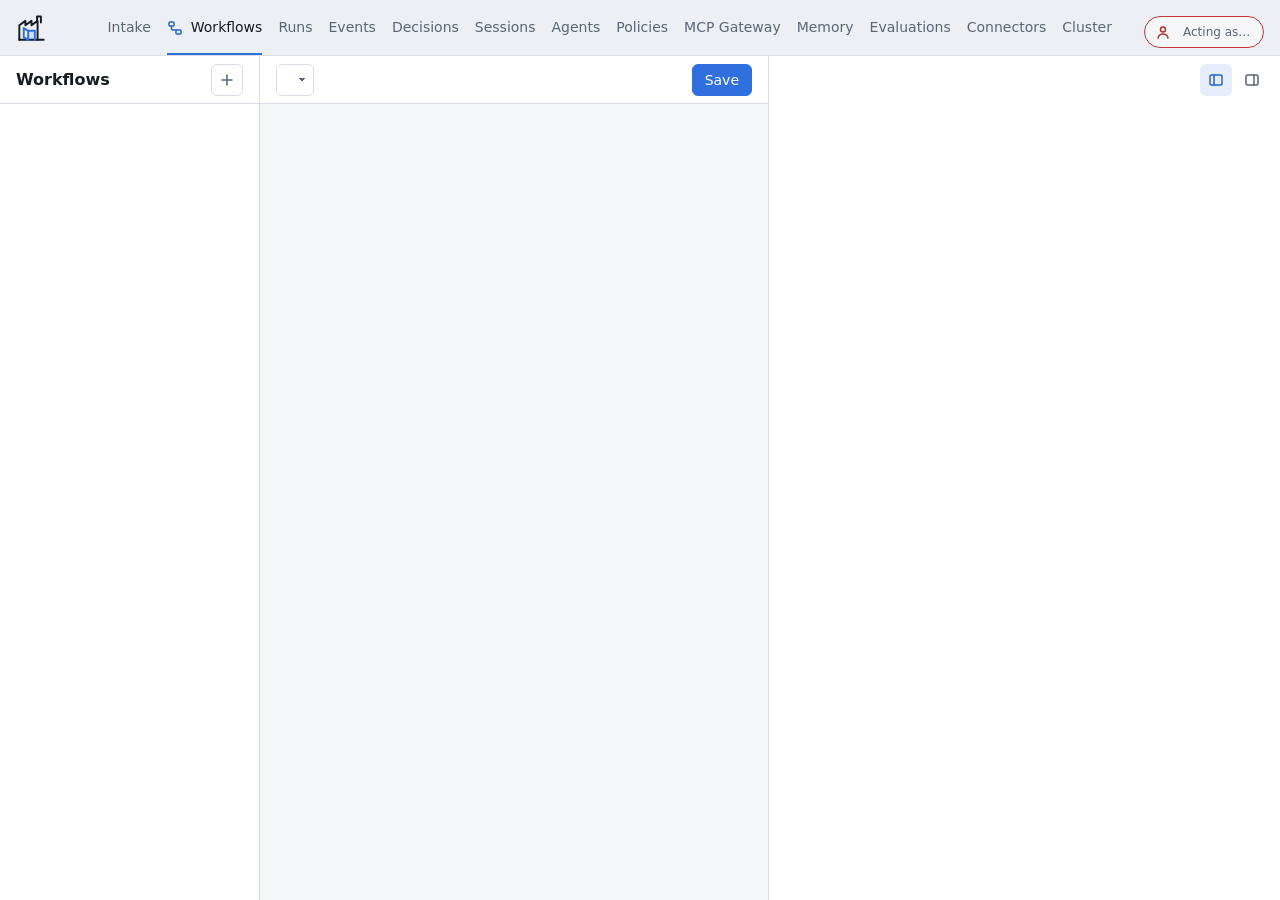
==== commit 51a17ad7: "WIP" ====
--- a/services/factory-ui/web/index.html
+++ b/services/factory-ui/web/index.html
@@ -27,12 +27,30 @@
 </header>
 
 <main class="content">
+  <section class="page page-measurements" id="tab-events" hidden></section>
+  <!-- Intake: event triggers – the selected trigger -->
+  <section class="page page-cluster page-intake" id="tab-intake" hidden>
+    <div class="panel list-panel">
+      <div class="panel-head"><h2>Event triggers</h2><span id="intake-new-slot"></span></div>
+      <div class="panel-body">
+        <ul id="intake-list" class="rows" role="listbox" aria-label="Event triggers"></ul>
+        <div id="intake-empty"></div>
+      </div>
+    </div>
+    <div class="panel content-panel">
+      <div class="panel-head"></div>
+      <div class="panel-body" id="intake-main"></div>
+    </div>
+  </section>
+  <section class="page page-measurements" id="tab-metrics" hidden></section>
+  <section class="page page-measurements" id="tab-judges" hidden></section>
+  <section class="page page-measurements" id="tab-pricing" hidden></section>
   <div id="page-toggles" class="page-toggles"></div>
   <!-- Workflows: list – canvas – inspector -->
   <section class="page page-workflows" id="tab-workflows" hidden>
     <div class="panel list-panel">
       <div class="panel-head"><h2>Workflows</h2><span id="wf-new-slot"></span></div>
-      <div class="panel-body"><ul id="wf-list" class="rows" role="listbox" aria-label="Workflows"></ul></div>
+      <div class="panel-body"><ul id="wf-list" aria-label="Workflows"></ul></div>
     </div>
     <div class="canvas-area">
       <div class="panel-head canvas-head"></div>
@@ -203,6 +221,12 @@
 <script src="workflows.js"></script>
 <script src="runs.js"></script>
 <script src="evaluations.js"></script>
+<script src="measurement-controls.js"></script>
+<script src="events.js"></script>
+<script src="intake.js"></script>
+<script src="pricing.js"></script>
+<script src="metrics.js"></script>
+<script src="judges.js"></script>
 <script src="registry.js"></script>
 <script src="agents.js"></script>
 <script src="policies.js"></script>
--- a/services/factory-ui/web/style.css
+++ b/services/factory-ui/web/style.css
@@ -561,7 +561,6 @@
 /* Registry pages (Agents, Policies) */
 .row-line { display: flex; align-items: center; gap: 12px; min-width: 0; flex: 1; }
 .row-line .row-title { flex: 1; min-width: 0; }
-.rows input.rename { height: 26px; min-height: 26px; padding: 0 6px; margin-left: -7px; max-width: calc(100% + 7px); } /* the name stays where it was */
 .registry-detail { padding: 0 0 24px; } /* the last block or the Save row keeps the 24 px inset */
 .registry-detail .section { padding: 24px; }
 .registry-detail textarea.file { display: block; width: 100%; min-height: 96px; resize: none; overflow: hidden; background: var(--canvas); }
@@ -921,6 +920,57 @@
 
 /* Reduced motion: nothing animates except the notice fading. These rules stay last in the file:
    a media query adds no weight, so a rule after them with the same selector would win. */
+/* Workflow events and measurement configuration reuse the factory controls. */
+.page-measurements { grid-template-columns: minmax(0, 1fr); }
+.measurement-body { overflow: auto; min-width: 0; }
+.measurement-nav { display: flex; gap: 16px; padding: 12px 24px; flex-wrap: wrap; border-bottom: 1px solid var(--line, #d9dee6); }
+.measurement-filters { display: flex; flex-wrap: wrap; align-items: end; gap: 16px; margin-bottom: 24px; }
+.measurement-filters input, .measurement-filters select, .measurement-editor input:not([type="checkbox"]), .measurement-editor select { min-height: 32px; box-sizing: border-box; max-width: 100%; }
+.measurement-editor { display: flex; flex-wrap: wrap; align-items: start; gap: 16px; padding-top: 24px; }
+.measurement-editor[hidden] { display: none; }
+.measurement-editor .field { min-width: 160px; max-width: 100%; }
+.measurement-editor textarea { width: 100%; min-width: min(420px, 100%); resize: vertical; }
+.measurement-editor > p, .measurement-editor > details, .measurement-editor > h2, .measurement-editor > .judge-mappings, .measurement-actions { flex-basis: 100%; }
+.measurement-actions { display: flex; gap: 8px; justify-content: end; }
+.measurement-checkbox, .measurement-series { display: flex; align-items: center; gap: 8px; }
+.measurement-list-row { display: flex; justify-content: space-between; width: 100%; gap: 16px; min-height: 40px; text-align: left; border-radius: 0; }
+.measurement-json { overflow: auto; max-height: 400px; font-family: ui-monospace, monospace; white-space: pre; }
+.event-feed { position: relative; max-height: 65vh; overflow: auto; }
+.event-feed-row { display: grid; grid-template-columns: minmax(180px, 1fr) minmax(120px, 2fr) minmax(90px, 1fr); gap: 16px; width: 100%; min-height: 40px; text-align: left; border-radius: 0; }
+.event-feed-row > * { overflow: hidden; text-overflow: ellipsis; white-space: nowrap; }
+.measurement-chart svg { width: 100%; min-height: 260px; }
+.measurement-legend { display: flex; flex-wrap: wrap; gap: 16px; margin-bottom: 16px; }
+.measurement-table { overflow: auto; max-height: 35vh; }
+.plot-axis { stroke: currentColor; }
+.plot-grid { stroke: currentColor; opacity: .12; }
+.plot-label { fill: currentColor; font-size: 12px; }
+.plot-line { stroke: currentColor; stroke-width: 2; }
+.plot-dot { fill: currentColor; }
+.series-0 { color: #2f6fde; }
+.series-1 { color: #1f8a4c; }
+.series-2 { color: #7c3aed; }
+.series-3 { color: #b7791f; }
+.series-4 { color: #c23a3a; }
+.series-5 { color: #087e8b; }
+.judge-mapping-row { display: flex; gap: 8px; margin-bottom: 8px; flex-wrap: wrap; }
+.judge-mapping-row input { flex: 1; min-width: 120px; }
+/* Intake: the selected trigger is a status line, one row of fields, then Cancel and Save. */
+.page-intake .run-meta { margin-bottom: 16px; }
+.intake-problems:empty { display: none; }
+.intake-problems p { margin: 0; }
+.pick-list li.unavailable { opacity: .5; }
+.intake-actions { display: flex; justify-content: flex-end; gap: 8px; }
+@media (max-width: 640px) {
+  .event-feed-row { grid-template-columns: minmax(0, 1fr) minmax(0, 1fr); }
+  .event-feed-row time { grid-column: 1 / -1; }
+  .measurement-list-row { flex-wrap: wrap; }
+  .measurement-editor .field { width: 100%; }
+}
+@media (prefers-color-scheme: dark) {
+  .series-0 { color: #6b9cf5; } .series-1 { color: #58bd83; } .series-2 { color: #b096f8; }
+  .series-3 { color: #dbad58; } .series-4 { color: #ef8383; } .series-5 { color: #6bc7d1; }
+}
+
 @media (prefers-reduced-motion: reduce) {
   .chip-running .dot, .ctx-menu, .dialog, .panel-reveal { animation: none; }
   .caret .icon, .template-toggle .icon, .product:hover .logo-leaf { transition: none; }
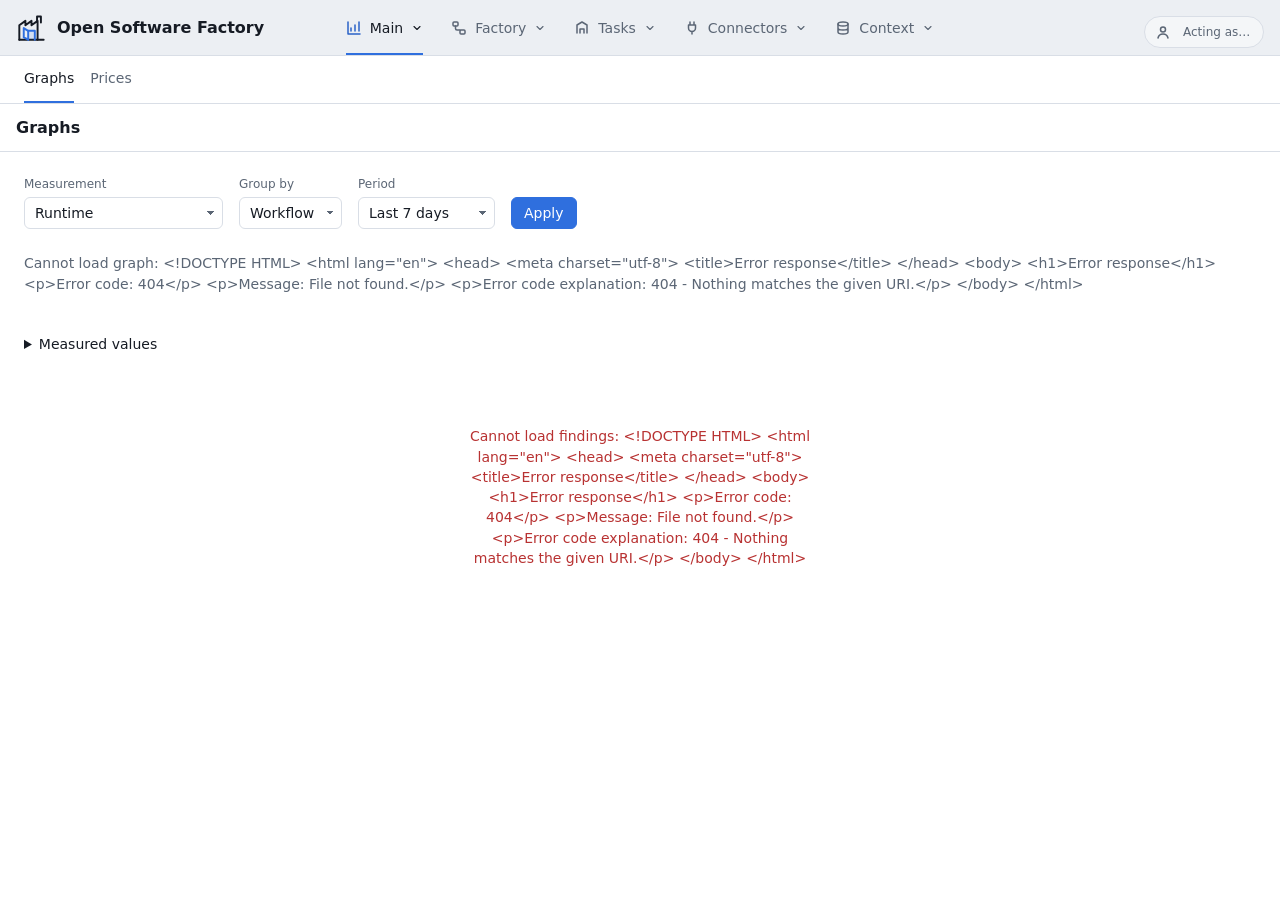
==== commit cf609736: "Publish Factory docs and improve navigation" ====
--- a/services/factory-ui/web/index.html
+++ b/services/factory-ui/web/index.html
@@ -9,7 +9,7 @@
 </head>
 <body>
 <header class="topbar">
-  <a class="product" href="#workflows" aria-label="Open Software Factory: home">
+  <a class="product" href="#metrics" aria-label="Open Software Factory: home">
     <svg class="logo" width="31" height="31" viewBox="0 0 28 28" fill="none" stroke="currentColor" stroke-width="1.75" stroke-linecap="round" stroke-linejoin="round" aria-hidden="true">
       <path d="M3 25V12l5.5-4V12l5.5-4V12l5.5-4V25"/>
       <path d="M19 8V4h3.5v5.5"/>
@@ -206,6 +206,13 @@
     <div class="panel content-panel">
       <div class="panel-head"></div>
       <div class="panel-body" id="cluster-detail"></div>
+    </div>
+  </section>
+
+  <section class="page page-measurements" id="tab-system-diagram" hidden>
+    <div class="panel content-panel">
+      <div class="panel-head"><h2>Components</h2></div>
+      <div class="panel-body measurement-body" id="system-diagram"></div>
     </div>
   </section>
 </main>
@@ -235,5 +242,6 @@
 <script src="decisions.js"></script>
 <script src="sessions.js"></script>
 <script src="cluster.js"></script>
+<script src="system-diagram.js"></script>
 </body>
 </html>
--- a/services/factory-ui/web/style.css
+++ b/services/factory-ui/web/style.css
@@ -1,4 +1,4 @@
-/* Factory UI design system: see DESIGN.md. Two neutral layers, one accent, fixed states. */
+/* Factory UI design system: see UXDESIGN.md. Two neutral layers, one accent, fixed states. */
 
 :root {
   --canvas: #f4f6f8; --panel: #ffffff; --rail: #eceff3; --line: #d9dee6;
@@ -72,20 +72,25 @@
 
 .menu { display: flex; align-items: stretch; align-self: stretch; gap: 4px; min-width: 0; flex: 1; overflow: auto; }
 /* Centred by its outer margins, not by justify-content: a menu wider than its slot then starts at its first item instead of losing it at the left. */
-.menu > a:first-child { margin-left: auto; }
-.menu > a:last-child { margin-right: auto; }
-.menu a {
+.menu > .nav-trigger:first-child { margin-left: auto; }
+.menu > .nav-trigger:last-child { margin-right: auto; }
+.menu .nav-trigger {
   position: relative; display: flex; align-items: center; gap: 8px; padding: 0 var(--menu-pad, 12px);
-  color: var(--muted); font-weight: 500; text-decoration: none; white-space: nowrap;
-}
-.menu a:hover { color: var(--text); text-decoration: none; }
-.menu a.active { color: var(--text); }
-.menu a.active::after { content: ""; position: absolute; left: var(--menu-pad, 12px); right: var(--menu-pad, 12px); bottom: 0; height: 2px; background: var(--accent); }
-.menu a.active .icon { color: var(--accent-text); }
+  height: 100%; border: 0; border-radius: 0; background: transparent; color: var(--muted); font-weight: 500; white-space: nowrap; flex: none;
+}
+.menu .nav-trigger:hover, .menu .nav-trigger[aria-expanded="true"], .menu .nav-trigger.active { color: var(--text); }
+.menu .nav-trigger.active::after { content: ""; position: absolute; left: var(--menu-pad, 12px); right: var(--menu-pad, 12px); bottom: 0; height: 2px; background: var(--accent); }
+.menu .nav-trigger.active > .icon:first-child { color: var(--accent-text); }
+.menu .nav-trigger:focus-visible { outline: 2px solid var(--accent); outline-offset: -3px; }
 .menu .badge {
   min-width: 20px; height: 20px; padding: 0 6px; border-radius: 10px;
   background: var(--waiting); color: #fff; font-size: .75rem; font-weight: 600; line-height: 20px; text-align: center;
 }
+.nav-popover { position: fixed; z-index: 60; min-width: 200px; max-height: calc(100vh - 72px); overflow-y: auto; padding: 4px; border: 1px solid var(--line); border-radius: 8px; background: var(--panel); box-shadow: var(--shadow); }
+.nav-popover a { display: flex; align-items: center; gap: 10px; min-height: 36px; padding: 0 10px; border-radius: 4px; color: var(--text); text-decoration: none; white-space: nowrap; }
+.nav-popover a:hover, .nav-popover a:focus-visible { background: var(--hover); text-decoration: none; }
+.nav-popover a[aria-current="page"] { background: var(--accent-tint); color: var(--accent-text); }
+.nav-popover .nav-planned { display: flex; align-items: center; gap: 10px; min-height: 36px; padding: 0 10px; color: var(--muted); cursor: default; }
 
 /* Pages and panels */
 .content { position: relative; min-width: 0; min-height: 0; overflow: hidden; }
@@ -238,7 +243,7 @@
 .data-table td.wrap-cell { white-space: normal; overflow-wrap: anywhere; }
 .data-table .num { text-align: right; white-space: nowrap; }
 .data-table td.fit { width: 1%; } /* hugs the right edge whichever columns are shown */
-/* A narrow middle column hides the optional columns (Workflow and By on Decisions, Creator on Memory). */
+/* A narrow middle column hides the optional columns (Workflow and By on Decisions, Creator on Blobstore). */
 .decisions-panel, .listcol { container-type: inline-size; }
 @container (max-width: 420px) { .data-table .opt { display: none; } }
 .data-table tbody tr.clickable { cursor: pointer; }
@@ -262,7 +267,7 @@
 .evaluation-filters input[type=datetime-local] { width: 180px; min-width: 0; -webkit-appearance: none; appearance: none; }
 .evaluation-filters .runtime-input input { width: 72px; min-width: 0; padding: 0 22px 0 8px; }
 .evaluation-filters > button { flex: none; }
-/* Memory columns share panel width instead of assigning all spare space to Name. */
+/* Blobstore columns share panel width instead of assigning all spare space to Name. */
 #art-list .data-table { table-layout: fixed; }
 #art-list .data-table th, #art-list .data-table td { overflow: hidden; text-overflow: ellipsis; }
 #art-list .data-table .name-cell { width: 40%; max-width: none; }
@@ -276,7 +281,7 @@
 }
 .evaluation-select-cell { width: 1%; }
 .evaluation-pager { display: flex; align-items: center; justify-content: flex-end; gap: 8px; padding: 12px 16px; }
-.evaluation-index-warning { margin: 12px 16px; }
+.evidence-warning.evaluation-index-warning { margin: 12px 16px; padding: 0 8px; }
 .evaluation-detail .evaluation-member { display: grid; grid-template-columns: minmax(0, 1fr) auto; align-items: center; gap: 8px; min-height: 40px; border-bottom: 1px solid var(--line); }
 .evaluation-member a { overflow: hidden; text-overflow: ellipsis; white-space: nowrap; }
 .evaluation-summary { color: var(--muted); }
@@ -638,17 +643,12 @@
 .dialog .name-fields { display: grid; gap: 0; }
 .dialog .name-fields input { width: 100%; }
 .dialog .name-fields .field + .field label { margin-top: 12px; }
-/* A menu that does not fit gives way in steps, as far as it must (fitMenu in app.js measures it,
-   count badges included): it tightens, the product name gives way to the logo alone, the other
-   pages drop their icons, and at last they show their icon alone, named by its tooltip. The
-   active page keeps its icon and label under the underline at every width. */
+/* Keep navigation labels visible and allow horizontal scrolling when needed. */
 .menu { scrollbar-width: none; }
 .menu::-webkit-scrollbar { display: none; }
 .topbar.fit-tight .menu { gap: 0; }
-.topbar.fit-tight .menu a { --menu-pad: 8px; } /* the underline follows the padding */
+.topbar.fit-tight .menu .nav-trigger { --menu-pad: 8px; }
 .topbar.fit-logo .product span { display: none; }
-.topbar.fit-labels .menu a:not(.active) > .icon { display: none; }
-.topbar.fit-icons .menu a:not(.active) > .rail-label { position: absolute; width: 1px; height: 1px; overflow: hidden; clip: rect(0 0 0 0); } /* still read out */
 @media (max-width: 860px) { .topbar { gap: 16px; } }
 /* One inset everywhere: detail and content panels keep 24 px; middle tables run edge to edge. */
 #art-detail { padding: 24px; }
@@ -674,7 +674,7 @@
 .runtime-input { position: relative; }
 .runtime-input > span { position: absolute; right: 8px; top: 0; line-height: 32px; color: var(--muted); pointer-events: none; }
 
-/* Prompt and Memory reference links: a label column and a wrapping links column. */
+/* Prompt and Blobstore reference links: a label column and a wrapping links column. */
 .prompt-evidence-links { display: grid; grid-template-columns: max-content minmax(0, 1fr); gap: 4px 16px; margin: 8px 0 0; font-size: .8125rem; }
 .prompt-evidence-links dt { color: var(--muted); overflow-wrap: anywhere; }
 .prompt-evidence-links dd { margin: 0; min-width: 0; }
@@ -749,6 +749,9 @@
 .mermaid-diagram { margin: 0 0 1em; overflow-x: auto; text-align: center; }
 .mermaid-diagram svg { max-width: 100%; height: auto; }
 .mermaid-error { margin: -.5em 0 1em; font-size: .8125rem; }
+#system-diagram .markdown-body { max-width: none; }
+#system-diagram .mermaid-diagram { text-align: left; }
+#system-diagram .mermaid-diagram svg { max-width: none; min-width: 100%; }
 /* Files column: the list, then the one primary action of the page. */
 .chat-files .panel-body { padding: 8px; }
 .chat-files .empty-panel { margin: 40px auto; }
@@ -920,10 +923,32 @@
 
 /* Reduced motion: nothing animates except the notice fading. These rules stay last in the file:
    a media query adds no weight, so a rule after them with the same selector would win. */
+/* Category navigation stays in the same row across its pages. */
+.page-sectioned { grid-template-rows: 48px minmax(0, 1fr); }
+.page-sectioned > .measurement-nav { grid-column: 1 / -1; grid-row: 1; height: 48px; box-sizing: border-box; align-items: center; background: var(--panel); }
+.page-sectioned > .panel { grid-row: 2; }
+.page-sectioned > .resize-handle { top: 48px; }
+.measurement-nav a { display: inline-flex; align-items: center; height: 100%; color: var(--muted); border-bottom: 2px solid transparent; }
+.measurement-nav a[aria-current="page"] { color: var(--text); border-bottom-color: var(--accent); }
+.page-judge-editor { grid-template-columns: var(--list-fit) minmax(0, 1fr); }
+.page-judge-editor.no-list { grid-template-columns: minmax(0, 1fr); }
+.judge-selection { display: flex; flex-direction: column; gap: 24px; padding: 24px; }
+.judge-selection select { width: 100%; min-width: 0; }
+.measurement-editor.judge-editor { display: flex; flex-direction: column; align-items: stretch; gap: 24px; padding: 0; }
+.measurement-editor.judge-editor[hidden] { display: none; }
+.judge-editor > .field, .judge-editor textarea { width: 100%; min-width: 0; max-width: 100%; }
+.judge-editor > * { flex: none; }
+.judge-editor > button { align-self: flex-start; }
+.measurement-body h2 { font-size: 14px; font-weight: 600; }
+.judge-editor h2, .judge-editor p { margin: 0; }
 /* Workflow events and measurement configuration reuse the factory controls. */
-.page-measurements { grid-template-columns: minmax(0, 1fr); }
-.measurement-body { overflow: auto; min-width: 0; }
-.measurement-nav { display: flex; gap: 16px; padding: 12px 24px; flex-wrap: wrap; border-bottom: 1px solid var(--line, #d9dee6); }
+.page-measurements:not(.page-judge-editor) { grid-template-columns: minmax(0, 1fr); }
+.page-measurements .content-panel .measurement-body { overflow: auto; min-width: 0; padding: 24px; }
+.measurement-body > p { margin: 0 0 16px; }
+.measurement-values { margin-top: 24px; }
+.measurement-values summary { cursor: pointer; }
+.measurement-filters .field[hidden] { display: none; }
+.measurement-nav { display: flex; gap: 16px; padding: 0 24px; flex-wrap: wrap; border-bottom: 1px solid var(--line, #d9dee6); }
 .measurement-filters { display: flex; flex-wrap: wrap; align-items: end; gap: 16px; margin-bottom: 24px; }
 .measurement-filters input, .measurement-filters select, .measurement-editor input:not([type="checkbox"]), .measurement-editor select { min-height: 32px; box-sizing: border-box; max-width: 100%; }
 .measurement-editor { display: flex; flex-wrap: wrap; align-items: start; gap: 16px; padding-top: 24px; }
@@ -938,7 +963,7 @@
 .event-feed { position: relative; max-height: 65vh; overflow: auto; }
 .event-feed-row { display: grid; grid-template-columns: minmax(180px, 1fr) minmax(120px, 2fr) minmax(90px, 1fr); gap: 16px; width: 100%; min-height: 40px; text-align: left; border-radius: 0; }
 .event-feed-row > * { overflow: hidden; text-overflow: ellipsis; white-space: nowrap; }
-.measurement-chart svg { width: 100%; min-height: 260px; }
+.measurement-chart svg { display: block; width: 100%; max-height: 480px; min-height: 260px; }
 .measurement-legend { display: flex; flex-wrap: wrap; gap: 16px; margin-bottom: 16px; }
 .measurement-table { overflow: auto; max-height: 35vh; }
 .plot-axis { stroke: currentColor; }
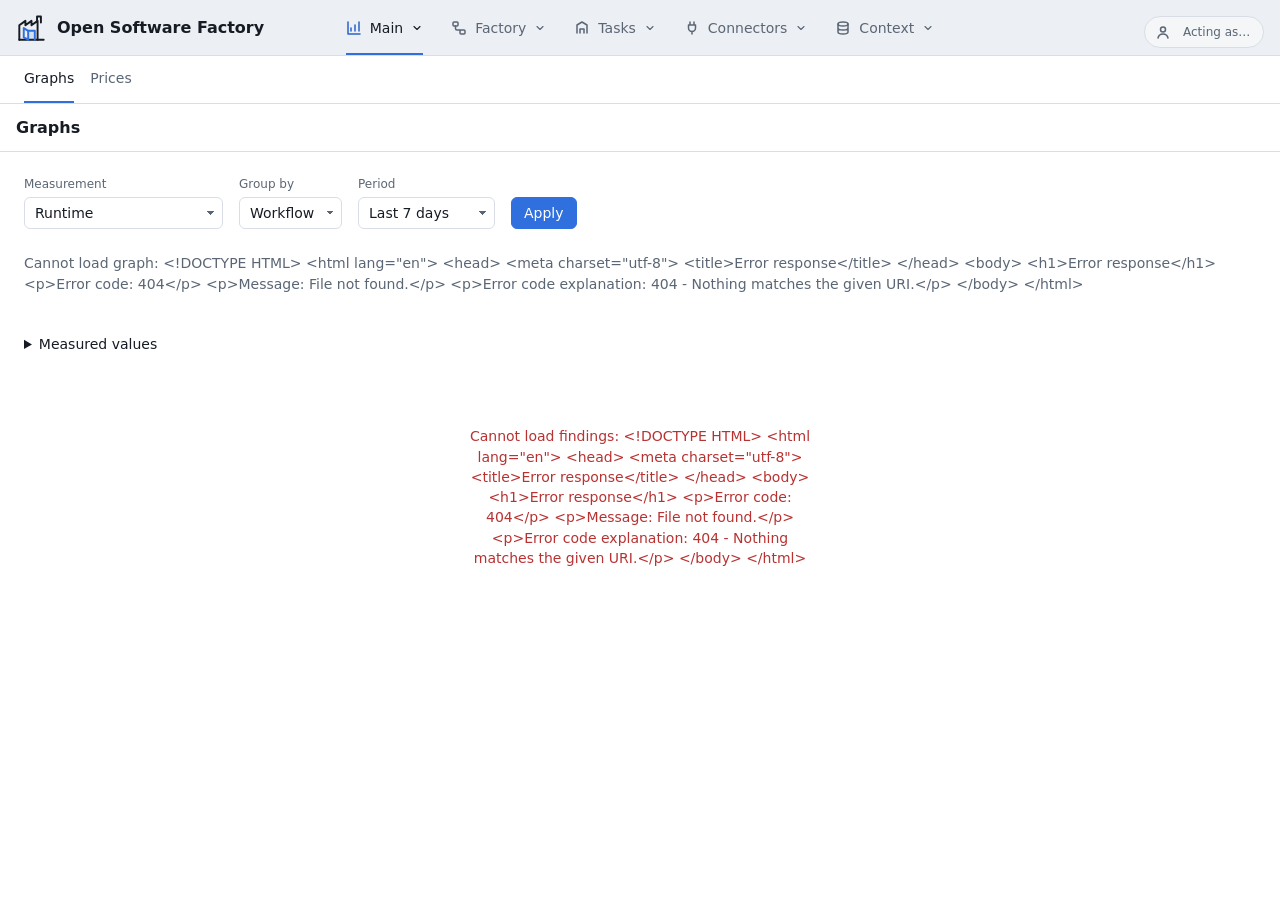
==== commit 024a86e9: "Add skill registry and wire skills through services Introduce a skill-registry service with Kubernet" ====
--- a/services/factory-ui/web/index.html
+++ b/services/factory-ui/web/index.html
@@ -135,6 +135,7 @@
 
   <section class="page page-list" id="tab-agents" hidden></section>
   <section class="page page-list" id="tab-policies" hidden></section>
+  <section class="page page-list" id="tab-skills" hidden></section>
 
   <section class="page page-mcp-gateway" id="tab-mcp-gateway" hidden>
     <div class="panel list-panel" id="mcp-sidebar">
@@ -237,6 +238,7 @@
 <script src="registry.js"></script>
 <script src="agents.js"></script>
 <script src="policies.js"></script>
+<script src="skills.js"></script>
 <script src="mcp-gateway.js"></script>
 <script src="artifacts.js"></script>
 <script src="decisions.js"></script>
--- a/services/factory-ui/web/style.css
+++ b/services/factory-ui/web/style.css
@@ -6,6 +6,7 @@
   --accent: #2f6fde; --accent-fg: #ffffff; --accent-tint: rgb(47 111 222 / .12); --accent-text: #2a63c7;
   --running: #b7791f; --done: #1f8a4c; --failed: #c23a3a; --waiting: #7c3aed;
   --danger-text: #b83232; --hover: rgb(22 27 36 / .05); --shadow: 0 8px 28px rgb(22 27 36 / .16);
+  --warning-text: #a44900;
   --node-fill: #ffffff; --edge: #8b95a5;
   --font: -apple-system, "Segoe UI", system-ui, sans-serif;
   --mono: ui-monospace, "SF Mono", Menlo, monospace;
@@ -17,6 +18,7 @@
     --text: #e7ebf2; --muted: #9aa5b5;
     --accent: #6b9cf5; --accent-fg: #0d1117; --accent-tint: rgb(107 156 245 / .16); --accent-text: #8db3f8;
     --danger-text: #f07c7c; --hover: rgb(231 235 242 / .06); --shadow: 0 8px 28px rgb(0 0 0 / .45);
+    --warning-text: #f5a461;
     --node-fill: #1f2530; --edge: #75809a;
     color-scheme: dark;
   }
@@ -538,6 +540,7 @@
 .evidence-links { display: flex; flex-wrap: wrap; gap: 8px 12px; margin-left: auto; font-size: .8125rem; }
 .evidence-note { margin: 0; color: var(--muted); font-size: .8125rem; }
 .evidence-warning, .telemetry-warning { margin: 0; color: var(--danger-text); font-size: .8125rem; }
+.tool-warning { color: var(--warning-text); font-size: .8125rem; overflow-wrap: anywhere; }
 .telemetry-warning { padding: 8px 10px; border: 1px solid var(--failed); border-radius: 6px; background: rgb(194 58 58 / .12); }
 .execution-evidence details { margin-top: 8px; }
 .execution-evidence summary { cursor: pointer; font-size: .8125rem; font-weight: 500; }
@@ -600,6 +603,20 @@
 .registry-detail .section.actions { display: flex; justify-content: flex-end; gap: 8px; border-bottom: 0; }
 .registry-detail .section.actions[hidden] { display: none; }
 .registry-detail .section { border-bottom: 0; padding-bottom: 0; } /* files stack 24 px apart, as in the node panel */
+.skill-file-layout { display: grid; grid-template-columns: minmax(9rem, 1fr) minmax(0, 3fr); gap: 16px; }
+.skill-file-layout > .tree { border: 1px solid var(--line); border-radius: 6px; align-self: start; padding: 8px 0; }
+.registry-detail .skill-file-editor > .section { padding: 0; }
+.skill-file-editor .section-title { overflow-wrap: anywhere; }
+.registry-detail #agent-skill-script-timeout { width: 5.5rem; }
+.skill-picker, .skill-picks { display: grid; gap: 8px; }
+.skill-picks { margin: 0; padding: 0; list-style: none; }
+.skill-picks li { display: flex; align-items: center; justify-content: space-between; gap: 8px; overflow-wrap: anywhere; }
+.skill-picker .row { flex-wrap: wrap; align-items: end; }
+.skill-picker select { max-width: 100%; }
+.skill-picker .error-text:empty { display: none; }
+@media (max-width: 760px) {
+  .skill-file-layout { grid-template-columns: minmax(0, 1fr); }
+}
 .mcp-config .panel-body, .mcp-test .panel-body { padding: 0; }
 .mcp-editor { display: block; width: 100%; min-height: 104px; resize: vertical; background: var(--canvas); }
 .mcp-config .section, .mcp-test .section { border-bottom: 0; padding-bottom: 0; }
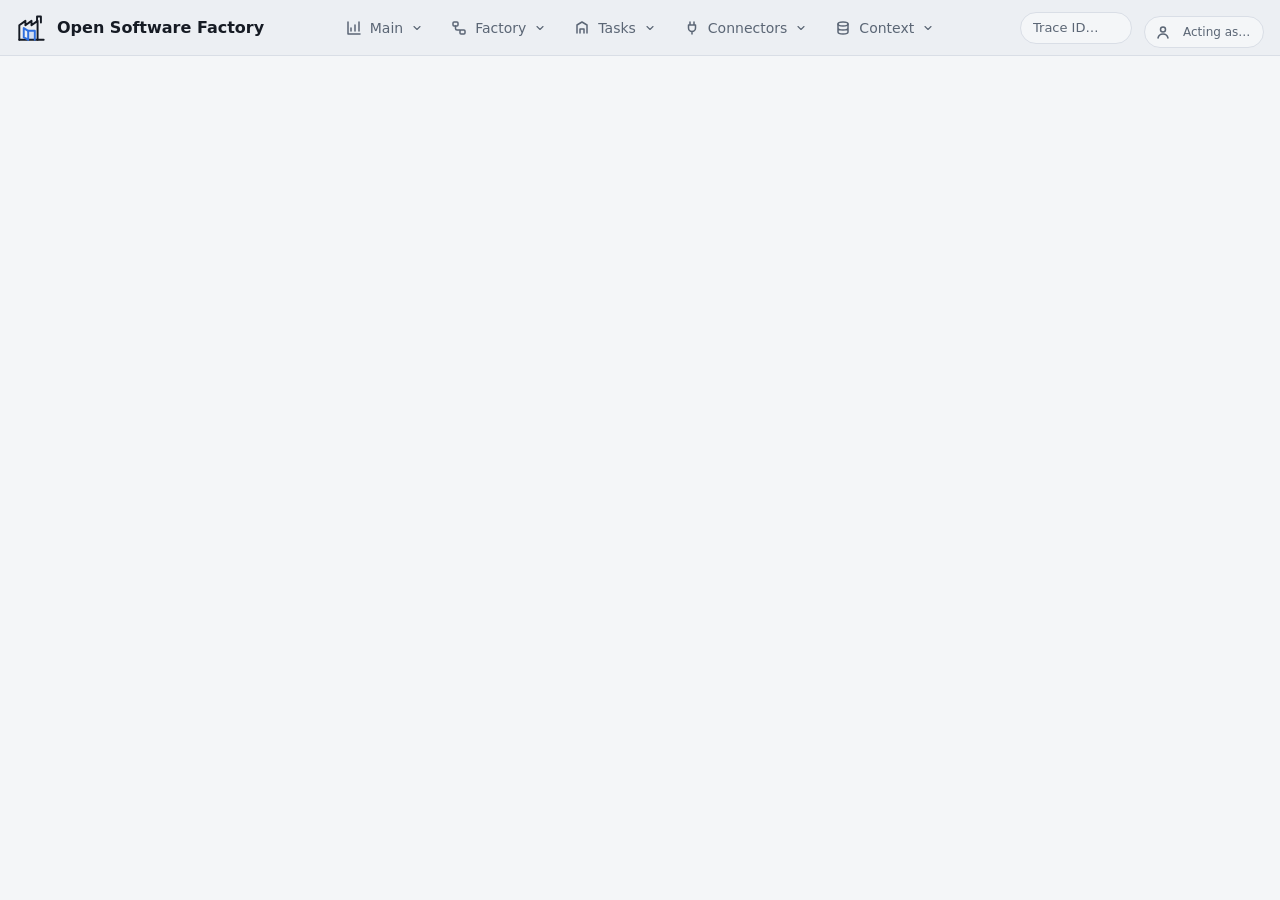
==== commit 0f8a2e01: "Update services, UI, justfile and design docs Co-Authored-By: Claude Haiku 5.5 <noreply@anthropic.co" ====
--- a/services/factory-ui/web/index.html
+++ b/services/factory-ui/web/index.html
@@ -9,7 +9,7 @@
 </head>
 <body>
 <header class="topbar">
-  <a class="product" href="#metrics" aria-label="Open Software Factory: home">
+  <a class="product" href="#overview" aria-label="Open Software Factory: home">
     <svg class="logo" width="31" height="31" viewBox="0 0 28 28" fill="none" stroke="currentColor" stroke-width="1.75" stroke-linecap="round" stroke-linejoin="round" aria-hidden="true">
       <path d="M3 25V12l5.5-4V12l5.5-4V12l5.5-4V25"/>
       <path d="M19 8V4h3.5v5.5"/>
@@ -20,10 +20,16 @@
     <span>Open Software Factory</span>
   </a>
   <nav id="rail" class="menu" aria-label="Pages"></nav>
-  <label id="acting-as" class="acting-as" title="Recorded as creator of runs, versions, decisions, and files">
-    <span class="sr-only">Acting as</span>
-    <input id="creator" autocomplete="name" placeholder="Acting as…" aria-label="Acting as">
-  </label>
+  <div class="topbar-end">
+    <a id="service-marker" class="service-marker" href="#cluster" hidden></a>
+    <form id="trace-jump-form" class="trace-jump" role="search">
+      <input id="trace-jump" autocomplete="off" spellcheck="false" placeholder="Trace ID…" aria-label="Jump to a run by its trace ID" title="Opens the run whose trace ID starts with what you type (/)">
+    </form>
+    <label id="acting-as" class="acting-as" title="Recorded as creator of runs, versions, decisions, and files">
+      <span class="sr-only">Acting as</span>
+      <input id="creator" autocomplete="name" placeholder="Acting as…" aria-label="Acting as">
+    </label>
+  </div>
 </header>
 
 <main class="content">
@@ -42,6 +48,7 @@
       <div class="panel-body" id="intake-main"></div>
     </div>
   </section>
+  <section class="page page-overview" id="tab-overview" hidden></section>
   <section class="page page-measurements" id="tab-metrics" hidden></section>
   <section class="page page-measurements" id="tab-judges" hidden></section>
   <section class="page page-measurements" id="tab-pricing" hidden></section>
@@ -55,7 +62,7 @@
     <div class="canvas-area">
       <div class="panel-head canvas-head"></div>
       <div class="canvas-scroll" id="canvas-scroll">
-        <svg id="canvas" aria-label="Workflow graph"></svg>
+        <svg id="canvas" aria-label="Workflow graph" tabindex="0"></svg>
         <div id="canvas-message" class="canvas-message" hidden></div>
       </div>
       <div class="recent-strip" id="recent-strip" hidden></div>
@@ -226,6 +233,7 @@
 <script src="teams.js"></script>
 <script src="inputs.js"></script>
 <script src="connectors.js"></script>
+<script src="graph.js"></script>
 <script src="workflows.js"></script>
 <script src="runs.js"></script>
 <script src="evaluations.js"></script>
@@ -234,6 +242,7 @@
 <script src="intake.js"></script>
 <script src="pricing.js"></script>
 <script src="metrics.js"></script>
+<script src="overview.js"></script>
 <script src="judges.js"></script>
 <script src="registry.js"></script>
 <script src="agents.js"></script>
@@ -245,5 +254,6 @@
 <script src="sessions.js"></script>
 <script src="cluster.js"></script>
 <script src="system-diagram.js"></script>
+<script src="shortcuts.js"></script>
 </body>
 </html>
--- a/services/factory-ui/web/style.css
+++ b/services/factory-ui/web/style.css
@@ -53,7 +53,17 @@
 .product { display: inline-flex; align-items: center; gap: 10px; flex: none; color: var(--text); font-size: 1rem; font-weight: 600; white-space: nowrap; text-decoration: none; }
 .product:hover { text-decoration: none; }
 .topbar > .product { justify-self: start; }
-.topbar > .acting-as { justify-self: end; }
+.topbar > .topbar-end { justify-self: end; display: flex; align-items: center; gap: 12px; min-width: 0; }
+/* A service that is not ready: a chip with its name, linking to Cluster. */
+.service-marker { display: inline-flex; text-decoration: none; white-space: nowrap; }
+/* The trace ID jump: a small field like Acting as; / focuses it. */
+.trace-jump { margin: 0; }
+.trace-jump input { width: 112px; height: 32px; padding: 0 12px; border: 1px solid var(--line); border-radius: 16px; background: var(--canvas); color: var(--text); font: inherit; font-size: .8125rem; }
+.trace-jump input::placeholder { color: var(--muted); }
+.topbar.fit-logo .trace-jump { display: none; } /* a narrow top bar keeps the menu and Acting as */
+.service-marker:hover { text-decoration: none; filter: brightness(.97); }
+.service-marker:focus-visible { outline: 2px solid var(--accent); outline-offset: 2px; border-radius: 12px; }
+.service-marker .chip { color: var(--danger-text); }
 .product .logo { color: var(--text); flex: none; }
 .product .logo-door { fill: var(--accent-tint); stroke: var(--accent); }
 .product .logo-leaf { stroke: var(--accent); }
@@ -95,8 +105,9 @@
 .nav-popover .nav-planned { display: flex; align-items: center; gap: 10px; min-height: 36px; padding: 0 10px; color: var(--muted); cursor: default; }
 
 /* Pages and panels */
-.content { position: relative; min-width: 0; min-height: 0; overflow: hidden; }
-.page { position: relative; height: 100%; display: grid; min-height: 0; }
+/* Each page clips itself; the content area clips nothing, so the toggles row placed over it never is. */
+.content { position: relative; min-width: 0; min-height: 0; }
+.page { position: relative; height: 100%; display: grid; min-height: 0; overflow: hidden; }
 /* Narrow windows: the side columns give way (the sidebar down to 200 px, the detail down to 320 px,
    their resize minimums) before the middle column drops under 420 px; from 1192 px on, every column
    keeps its set width. */
@@ -131,6 +142,8 @@
 .page-decisions.no-list { grid-template-columns: minmax(0, 1fr) var(--detail-fit); }
 .page-decisions.no-detail { grid-template-columns: var(--list-fit) minmax(0, 1fr); }
 .page-decisions.no-list.no-detail { grid-template-columns: minmax(0, 1fr); }
+.decisions-panel .dec-workflow { max-width: 160px; overflow: hidden; text-overflow: ellipsis; } /* the Question takes the room */
+.decisions-panel .dec-by { max-width: 112px; overflow: hidden; text-overflow: ellipsis; }
 .page.no-detail > .decision-detail { display: none; }
 .page-sessions { grid-template-columns: var(--list-fit) minmax(0, 1fr) var(--detail-fit); }
 .page-sessions.no-list { grid-template-columns: minmax(0, 1fr) var(--detail-fit); }
@@ -152,7 +165,9 @@
 .page-toggles .icon-button { border-color: transparent; background: transparent; }
 .page-toggles .icon-button:hover { background: var(--hover); }
 .page-toggles .icon-button.on { background: var(--accent-tint); color: var(--accent-text); }
-.page-toggles .icon-button:focus, .page-toggles .icon-button:focus-visible { outline: none; box-shadow: none; }
+/* A click leaves no ring; the keyboard always shows where it is. */
+.page-toggles .icon-button:focus:not(:focus-visible) { outline: none; box-shadow: none; }
+.page-toggles .icon-button:focus-visible { outline: 2px solid var(--accent); outline-offset: -2px; }
 .panel { display: flex; flex-direction: column; min-width: 0; min-height: 0; background: var(--panel); border-right: 1px solid var(--line); }
 .panel.toggles-edge { border-right: 0; } /* the panel at the window's right edge draws no line there */
 .panel:last-child { border-right: 0; }
@@ -215,8 +230,8 @@
 .row { display: flex; align-items: center; gap: 8px; flex-wrap: wrap; }
 
 /* Segmented control */
-.segmented { display: inline-flex; padding: 2px; gap: 2px; border: 1px solid var(--line); border-radius: 8px; background: var(--canvas); }
-.segmented button { height: 28px; border: 0; background: transparent; color: var(--muted); }
+.segmented { display: inline-flex; padding: 3px; gap: 3px; border: 1px solid var(--line); border-radius: 9px; background: var(--canvas); } /* the options never touch its edge */
+.segmented button { height: 26px; padding: 0 12px; border: 0; border-radius: 6px; background: transparent; color: var(--muted); }
 .segmented button[aria-checked="true"], .segmented button[aria-pressed="true"] { background: var(--panel); color: var(--text); box-shadow: 0 1px 2px rgb(0 0 0 / .12); }
 
 /* Status chip: dot plus word on a 12% tint */
@@ -251,9 +266,14 @@
 .data-table tbody tr.clickable { cursor: pointer; }
 .data-table tbody tr:hover { background: var(--hover); }
 .data-table tbody tr.active, .data-table tbody tr[aria-selected="true"] { background: var(--accent-tint); }
+/* A marked row (Cmd/Ctrl+click, Shift+click, X): an accent edge and a lighter tint, apart from the one selected row. */
+.data-table tbody tr.marked { background: rgb(47 111 222 / .07); box-shadow: inset 3px 0 0 var(--accent); }
+.data-table tbody tr.marked[aria-selected="true"] { background: var(--accent-tint); }
 .data-table tbody tr:focus-visible { outline-offset: -2px; }
 .data-table tbody tr.run-failed { background: color-mix(in srgb, var(--failed) 8%, var(--panel)); }
 .data-table tbody tr.run-failed:hover { background: color-mix(in srgb, var(--failed) 13%, var(--panel)); }
+/* A selected failed row keeps its red tint and takes the accent outline, so the one selected stands out among failed rows. */
+.data-table tbody tr.run-failed[aria-selected="true"] { background: color-mix(in srgb, var(--failed) 8%, var(--panel)); box-shadow: inset 0 0 0 2px var(--accent); }
 .run-failure { max-width: 280px; overflow: hidden; color: var(--danger-text); text-overflow: ellipsis; }
 /* A run is named by its workflow: in a middle column under 640 px Failure gives way first (the
    row keeps its tint, state, and tooltip), so the Workflow column stays readable. */
@@ -320,6 +340,7 @@
 ul.tree:focus-visible .tree-row.active { outline: 2px solid var(--accent); outline-offset: -2px; }
 .tree-label { overflow: hidden; text-overflow: ellipsis; }
 .tree-sub { margin-left: auto; padding-left: 8px; color: var(--muted); font-size: .75rem; overflow: hidden; text-overflow: ellipsis; min-width: 0; }
+#art-tree .tree-sub { flex: none; font-family: ui-monospace, SF Mono, Menlo, monospace; } /* a run folder's shortened trace ID */
 .tree-row.warn .tree-label { color: var(--danger-text); }
 .caret { flex: none; width: 20px; height: 32px; display: inline-flex; align-items: center; justify-content: center; color: var(--muted); }
 .caret .icon { display: inline-flex; transition: transform .12s ease-out; }
@@ -347,6 +368,8 @@
 .canvas-scroll { position: relative; overflow: hidden; min-height: 0; }
 #canvas { display: block; width: 100%; height: 100%; user-select: none; touch-action: none; cursor: grab; } /* a drag pans it, or moves a node */
 #canvas.panning, #canvas.panning * { cursor: grabbing; }
+#canvas:focus { outline: none; }
+#canvas:focus-visible { outline: 2px solid var(--accent); outline-offset: -2px; } /* Shift+F10 opens its menu: Run, Add step, … */
 .canvas-message { position: absolute; inset: 0; display: flex; align-items: flex-start; justify-content: center; pointer-events: none; }
 .canvas-message > * { pointer-events: auto; }
 
@@ -358,7 +381,8 @@
 .tile.missing.selected .body { stroke-width: 3; }
 .tile.missing .sub { fill: var(--danger-text); }
 .tile:focus, .tile:focus-visible { outline: none; }
-.tile:focus-visible .body { stroke: var(--accent); stroke-width: 2; }
+.tile .focus-ring { fill: none; stroke: transparent; stroke-width: 2; pointer-events: none; }
+.tile:focus-visible .focus-ring { stroke: var(--accent); }
 .input-edge { stroke-dasharray: 4 4; }
 .input-tile { cursor: pointer; }
 .tile .name { fill: var(--text); font-size: 14px; font-weight: 600; }
@@ -400,6 +424,9 @@
 .text-format-toggle { width: 42px; min-width: 42px; padding: 0; text-align: center; font-size: .75rem; font-weight: 600; font-variant-numeric: tabular-nums; }
 .content-format { display: flex; justify-content: flex-end; margin-bottom: 8px; }
 .file-block.markdown { white-space: normal; }
+/* Read as prose: a line of rendered Markdown runs at most about 75 characters; tables and code keep the full width. */
+.file-block.markdown :is(p, ul, ol, blockquote, h1, h2, h3, h4, h5, h6, dl) { max-width: 64ch; } /* inside .markdown-body too; 64 widths of "0" hold about 75 characters of text */
+.wf-description-text { max-width: 64ch; }
 .markdown-body { max-width: 72ch; line-height: 1.55; overflow-wrap: anywhere; }
 .markdown-body > :first-child { margin-top: 0; }
 .markdown-body > :last-child { margin-bottom: 0; }
@@ -432,6 +459,10 @@
 .ctx-menu button:hover, .ctx-menu button:focus-visible { background: var(--hover); outline: none; }
 .menu-target { outline: 1px solid var(--accent); outline-offset: -1px; }
 .ctx-menu button.disabled { opacity: .5; cursor: default; }
+/* A submenu: its item ends in a chevron; opened, its label leads back. */
+.ctx-menu button.has-submenu::after { content: "›"; float: right; color: var(--muted); }
+.ctx-menu button.menu-back { font-weight: 600; }
+.ctx-menu button.menu-back::before { content: "‹ "; color: var(--muted); }
 .ctx-menu button.danger { color: var(--danger-text); }
 .picker-popover { width: min(360px, calc(100vw - 16px)); padding: 0; }
 .agent-policy-popover-list { max-height: 320px; overflow: auto; padding-top: 4px; }
@@ -635,6 +666,12 @@
 /* An agent's settings sit in one row above its files, each field as wide as its value; the row
    wraps only when the panel is too narrow. Group and Name share a row in a form and stack in a dialog. */
 .file-fields, .name-fields { display: flex; flex-wrap: wrap; align-items: flex-start; gap: 12px 8px; }
+/* Agent settings in named groups, one under the other; the fields of a group wrap together. */
+.file-fields > .settings-group { flex: 1 1 100%; min-width: 0; }
+.file-fields > .settings-group + .settings-group { padding-top: 16px; border-top: 1px solid var(--line); }
+.settings-group-title { margin: 0 0 8px; font-size: .75rem; font-weight: 600; color: var(--muted); }
+.settings-group-fields { display: flex; flex-wrap: wrap; align-items: flex-start; gap: 12px 8px; min-width: 0; }
+.registry-head-note { font-size: .8125rem; white-space: nowrap; }
 .file-fields .field label, .name-fields .field label { margin: 0 0 4px; }
 .registry-detail .file-fields .field input { min-width: 0; }
 .file-fields input, .file-fields select, .name-fields input { width: auto; max-width: 100%; }
@@ -679,6 +716,7 @@
 .model-dot.available { color: var(--done, #1f8a4c); }
 .model-dot.unavailable { color: var(--failed, #c23a3a); }
 .model-dot.unknown { color: var(--muted); }
+.model-state { display: inline-flex; align-items: center; min-height: 32px; margin-left: 4px; }
 .model-select option.available { color: var(--done, #1f8a4c); }
 .model-select option.unavailable { color: var(--failed, #c23a3a); }
 .model-select option.unknown { color: var(--muted); }
@@ -700,6 +738,8 @@
 .memory-reference-links ul { display: flex; flex-wrap: wrap; gap: 4px 16px; margin: 0; padding: 0; list-style: none; font-size: .8125rem; }
 .memory-reference-links li { min-width: 0; overflow-wrap: anywhere; }
 .content-panel .prompt-evidence-links, .content-panel .memory-reference-links { margin: 0; padding: 16px 24px 0; }
+/* In Blobstore's detail, already inset 24 px, they line up with the document under them, 16 px above it. */
+#art-detail .prompt-evidence-links, #art-detail .memory-reference-links { padding: 0; margin: 0 0 16px; }
 
 /* Interactive sessions (chat.js): chat and file tabs in the middle column, the session's files on the right. */
 .chat-layout { display: grid; grid-template-columns: minmax(0, 1fr) minmax(240px, 320px); height: 100%; min-height: 0; } /* mounted without a files column of its own */
@@ -801,10 +841,10 @@
 .wf-path a, .wf-path-current { min-width: 0; overflow: hidden; text-overflow: ellipsis; }
 .wf-path-current { font-weight: 600; }
 .wf-path-sep { flex: none; color: var(--muted); }
-/* The canvas head: the path, the version on the canvas, a note for an older version, then Save at the right. */
+/* The canvas head: the path, the version on the canvas, a note for an older version, then Run… or Save at the right. */
 .canvas-head .wf-version { flex: none; }
 .canvas-head .wf-version-note { min-width: 0; font-size: .8125rem; color: var(--muted); white-space: nowrap; overflow: hidden; text-overflow: ellipsis; }
-.canvas-head .wf-save { flex: none; margin-left: auto; }
+.canvas-head .wf-save, .canvas-head .wf-run { flex: none; margin-left: auto; }
 .step-form .field-row .field [data-field="max_turns"] { width: 56px; }
 /* Team panel: the members on a ring, the lead at the top, the channels as lines between them. */
 .team-panel .file-head { margin-bottom: 16px; }
@@ -1013,7 +1053,87 @@
   .series-3 { color: #dbad58; } .series-4 { color: #ef8383; } .series-5 { color: #6bc7d1; }
 }
 
+/* A read-only workflow graph (Runs detail, Overview): the same tiles, each showing its step's state
+   as a dot and a word on its second line, with its outline in the state colour. No ports to drag. */
+.run-graph { display: block; user-select: none; }
+.run-graph .port { cursor: default; pointer-events: none; }
+.run-graph .tile { cursor: pointer; }
+.run-graph .tile.state-idle .name { fill: var(--muted); }
+.tile .state-word { fill: var(--muted); }
+.tile .state-dot { fill: var(--muted); }
+.tile.state-running .body { stroke: var(--running); stroke-width: 2; }
+.tile.state-running .state-dot { fill: var(--running); animation: pulse 1.4s ease-in-out infinite; }
+.tile.state-done .body { stroke: var(--done); }
+.tile.state-done .state-dot { fill: var(--done); }
+.tile.state-failed .body { stroke: var(--failed); stroke-width: 2; }
+.tile.state-failed .state-dot { fill: var(--failed); }
+.tile.state-waiting .body, .tile.state-blocked .body { stroke: var(--waiting); stroke-width: 2; }
+.tile.state-waiting .state-dot { fill: var(--waiting); }
+.tile .state-dot.hollow { fill: none; stroke: var(--waiting); stroke-width: 2; }
+.run-graph .tile.selected .body { stroke: var(--accent); stroke-width: 2; }
+
+.run-graph-wrap { overflow-x: auto; border: 1px solid var(--line); border-radius: 8px; background: var(--canvas); }
+.step-list li.step-focus { background: var(--accent-tint); }
+/* Keyboard shortcuts: each key as a small key cap. */
+kbd { display: inline-block; min-width: 20px; padding: 1px 6px; border: 1px solid var(--line); border-bottom-width: 2px; border-radius: 4px; background: var(--canvas); color: var(--text); font: 600 .75rem/1.45 ui-monospace, SF Mono, Menlo, monospace; text-align: center; white-space: nowrap; }
+.shortcut-table td:first-child { width: 120px; }
+/* The full text of what is cut off in the row that has keyboard focus. */
+.focus-tip { position: fixed; z-index: 30; max-width: min(560px, calc(100vw - 16px)); padding: 6px 10px; border: 1px solid var(--line); border-radius: 6px; background: var(--panel); color: var(--text); box-shadow: var(--shadow); font-size: .8125rem; line-height: 1.45; overflow-wrap: anywhere; pointer-events: none; }
+.focus-tip > div + div { margin-top: 4px; }
+/* Connect to…: one checkbox per step, 40 px rows; a step that cannot receive the output says why. */
+.connect-options { display: flex; flex-direction: column; max-height: 50vh; overflow: auto; }
+.connect-option { display: flex; align-items: center; gap: 8px; min-height: 40px; }
+.connect-option .muted { margin-left: auto; font-size: .8125rem; }
+/* A gate's map in its decision: the gate selected, the steps Approve hands to outlined dashed; the sentence under it says it in words. */
+.tile.next-approve .body { stroke: var(--accent); stroke-dasharray: 4 3; stroke-width: 2; }
+.gate-outcomes { margin: 8px 0 0; font-size: .8125rem; color: var(--muted); }
+
+/* Overview: the factory now. One column of sections: what needs a person, what runs, the last 24 hours, the services. */
+.page-overview { grid-template-columns: minmax(0, 1fr); }
+.page-overview .content-panel { border-right: 0; }
+.page-overview .panel-head .ov-updated { margin-left: auto; font-size: .8125rem; }
+.ov-body { overflow: auto; min-height: 0; }
+.ov-needs { display: grid; grid-template-columns: repeat(4, minmax(0, 1fr)); gap: 16px; }
+.ov-need { display: flex; flex-direction: column; gap: 4px; padding: 16px; border: 1px solid var(--line); border-radius: 8px; background: var(--panel); color: var(--text); text-decoration: none; }
+.ov-need:hover { background: var(--hover); }
+.ov-need:focus-visible { outline: 2px solid var(--accent); outline-offset: 2px; }
+.ov-need-count { font-size: 1.5rem; font-weight: 600; line-height: 1.25; }
+.ov-need:not(.ov-need-waiting):not(.ov-need-failed) .ov-need-count { color: var(--muted); }
+.ov-need-waiting { border-color: var(--waiting); }
+.ov-need-failed { border-color: var(--failed); }
+.ov-need-label { font-size: .8125rem; color: var(--muted); }
+.ov-waiting { list-style: none; margin: 16px 0 0; padding: 0; }
+.ov-waiting li a { display: grid; grid-template-columns: 96px minmax(0, max-content) minmax(0, 1fr); align-items: center; gap: 12px; min-height: 40px; border-bottom: 1px solid var(--line); color: var(--text); text-decoration: none; }
+.ov-waiting li:last-child a { border-bottom: 0; }
+.ov-waiting li a:hover { background: var(--hover); }
+.ov-waiting-name { font-weight: 600; white-space: nowrap; overflow: hidden; text-overflow: ellipsis; }
+.ov-waiting-question { white-space: nowrap; overflow: hidden; text-overflow: ellipsis; }
+.ov-running { display: grid; grid-template-columns: repeat(auto-fill, minmax(336px, 1fr)); gap: 16px; }
+.ov-running > p { margin: 0; }
+.ov-run { display: flex; flex-direction: column; gap: 8px; padding: 8px; border: 1px solid var(--line); border-radius: 8px; background: var(--canvas); color: var(--text); text-decoration: none; }
+.ov-run:hover { border-color: var(--muted); }
+.ov-run:focus-visible { outline: 2px solid var(--accent); outline-offset: 2px; }
+.ov-run-head { display: flex; align-items: center; gap: 8px; min-width: 0; font-size: .8125rem; }
+.ov-run-name { font-weight: 600; font-size: .875rem; min-width: 0; overflow: hidden; text-overflow: ellipsis; white-space: nowrap; }
+.ov-run-head .muted { margin-left: auto; white-space: nowrap; }
+.ov-run .run-graph .tile { cursor: inherit; }
+.ov-charts { display: grid; grid-template-columns: minmax(0, 2fr) minmax(0, 1fr) minmax(0, 1fr); gap: 16px; align-items: start; }
+.ov-chart { display: flex; flex-direction: column; gap: 8px; min-width: 0; padding: 16px; border: 1px solid var(--line); border-radius: 8px; color: var(--muted); }
+.ov-chart svg { width: 100%; height: auto; }
+.ov-chart-title { font-size: .875rem; font-weight: 600; color: var(--text); }
+.ov-figure { font-size: 1.5rem; font-weight: 600; line-height: 1.25; color: var(--text); }
+.ov-legend { display: flex; gap: 8px; flex-wrap: wrap; }
+.ov-bar-done { fill: var(--done); } .ov-bar-running { fill: var(--running); } .ov-bar-failed { fill: var(--failed); } .ov-bar-cost { fill: var(--accent); }
+.ov-services { list-style: none; margin: 0; padding: 0; display: grid; grid-template-columns: repeat(auto-fill, minmax(240px, 1fr)); column-gap: 24px; }
+.ov-services li { display: grid; grid-template-columns: 96px minmax(0, 1fr) auto; align-items: center; gap: 12px; min-height: 40px; border-bottom: 1px solid var(--line); }
+.ov-service-name { min-width: 0; overflow: hidden; text-overflow: ellipsis; white-space: nowrap; }
+.ov-service-count { font-variant-numeric: tabular-nums; }
+@media (max-width: 900px) {
+  .ov-needs { grid-template-columns: repeat(2, minmax(0, 1fr)); }
+  .ov-charts { grid-template-columns: minmax(0, 1fr); }
+}
+
 @media (prefers-reduced-motion: reduce) {
-  .chip-running .dot, .ctx-menu, .dialog, .panel-reveal { animation: none; }
+  .chip-running .dot, .tile.state-running .state-dot, .ctx-menu, .dialog, .panel-reveal { animation: none; }
   .caret .icon, .template-toggle .icon, .product:hover .logo-leaf { transition: none; }
 }
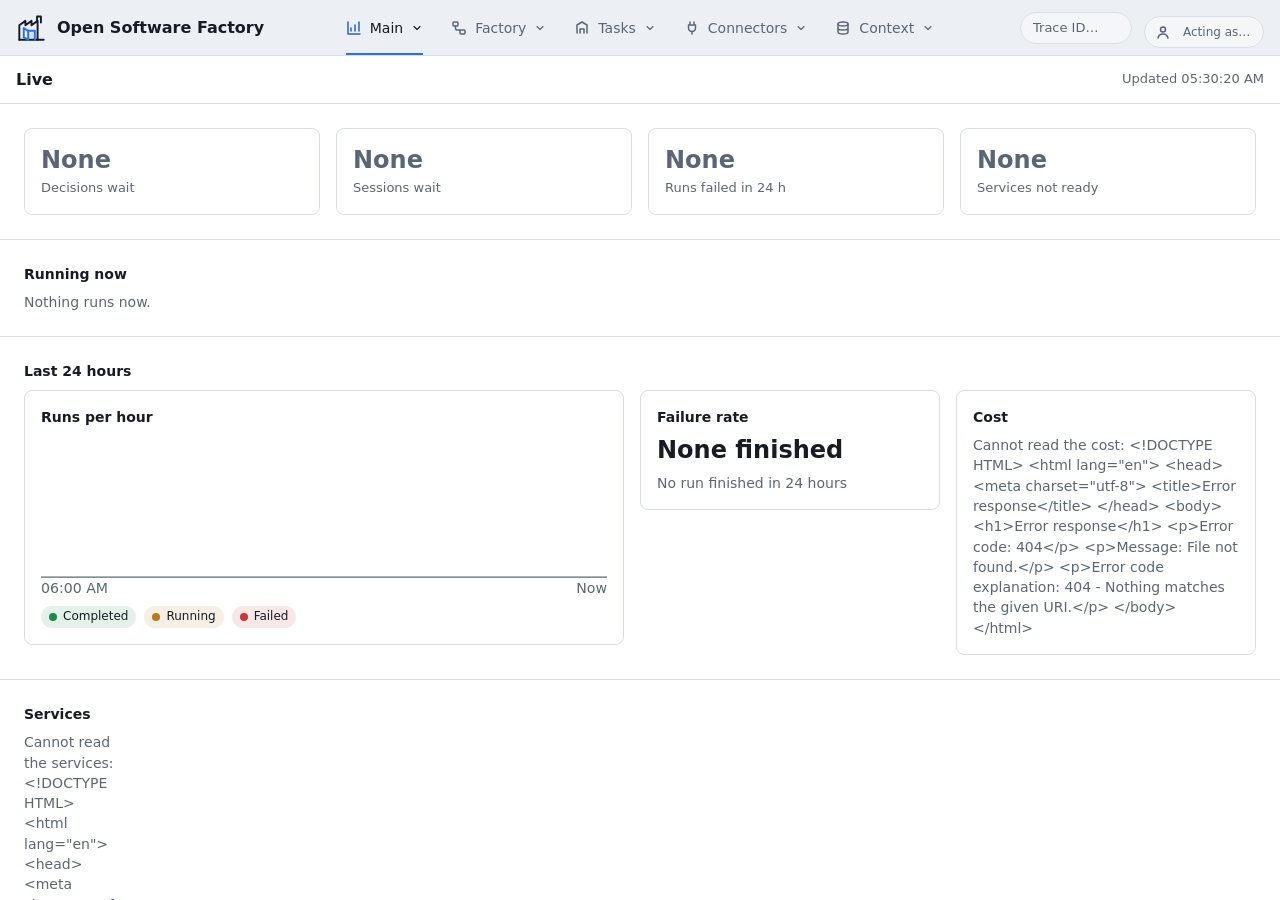
==== commit cb7c5f88: "Update factory services, tests, fixtures and infra Stage all tracked modifications: agent, evaluatio" ====
--- a/services/factory-ui/web/index.html
+++ b/services/factory-ui/web/index.html
@@ -56,7 +56,7 @@
   <!-- Workflows: list – canvas – inspector -->
   <section class="page page-workflows" id="tab-workflows" hidden>
     <div class="panel list-panel">
-      <div class="panel-head"><h2>Workflows</h2><span id="wf-new-slot"></span></div>
+      <div class="panel-head"><h2>Workflows</h2><input id="wf-filter" class="list-filter" type="search" placeholder="Filter" aria-label="Filter workflows by name" title="Shows only the workflows whose name contains this text, whatever its case" autocomplete="off" spellcheck="false"><span id="wf-new-slot"></span></div>
       <div class="panel-body"><ul id="wf-list" aria-label="Workflows"></ul></div>
     </div>
     <div class="canvas-area">
@@ -162,6 +162,20 @@
     </aside>
   </section>
 
+  <section class="page page-tools" id="tab-tools" hidden>
+    <div class="panel list-panel">
+      <div class="panel-head"><h2>Tools</h2></div>
+      <div class="panel-body">
+        <ul id="tools-list" aria-label="MCP services and their tools"></ul>
+        <div id="tools-empty"></div>
+      </div>
+    </div>
+    <div class="panel">
+      <div class="panel-head"><h2 id="tools-detail-title"></h2></div>
+      <div class="panel-body" id="tools-detail"></div>
+    </div>
+  </section>
+
   <section class="page page-memory" id="tab-artifacts" hidden>
     <div class="panel list-panel">
       <div class="panel-head"><h2>Blobstore</h2></div>
@@ -194,10 +208,10 @@
     </div>
   </section>
 
-  <!-- Dev pod (opened from Connectors and Runs): its files, commit log and diff, read-only -->
+  <!-- Dev pods (Factory menu, Connectors and Runs): the live pods, and one pod's files, commit log and diff, read-only -->
   <section class="page page-cluster page-devpods" id="tab-devpods" hidden>
     <div class="panel list-panel">
-      <div class="panel-head"><h2>Dev pod</h2></div>
+      <div class="panel-head"><h2>Dev pods</h2></div>
       <div class="panel-body"><ul id="devpod-tree"></ul></div>
     </div>
     <div class="panel content-panel">
@@ -219,8 +233,8 @@
 
   <section class="page page-measurements" id="tab-system-diagram" hidden>
     <div class="panel content-panel">
-      <div class="panel-head"><h2>Components</h2></div>
-      <div class="panel-body measurement-body" id="system-diagram"></div>
+      <div class="panel-head"><h2>System Diagram</h2><span class="panel-actions" id="system-diagram-actions"></span></div>
+      <div class="panel-body sd-body" id="system-diagram"></div>
     </div>
   </section>
 </main>
@@ -249,6 +263,7 @@
 <script src="policies.js"></script>
 <script src="skills.js"></script>
 <script src="mcp-gateway.js"></script>
+<script src="tools.js"></script>
 <script src="artifacts.js"></script>
 <script src="decisions.js"></script>
 <script src="sessions.js"></script>
--- a/services/factory-ui/web/style.css
+++ b/services/factory-ui/web/style.css
@@ -94,7 +94,8 @@
 .menu .nav-trigger.active::after { content: ""; position: absolute; left: var(--menu-pad, 12px); right: var(--menu-pad, 12px); bottom: 0; height: 2px; background: var(--accent); }
 .menu .nav-trigger.active > .icon:first-child { color: var(--accent-text); }
 .menu .nav-trigger:focus-visible { outline: 2px solid var(--accent); outline-offset: -3px; }
-.menu .badge {
+.nav-popover a .badge { margin-left: auto; }
+.menu .badge, .nav-popover .badge {
   min-width: 20px; height: 20px; padding: 0 6px; border-radius: 10px;
   background: var(--waiting); color: #fff; font-size: .75rem; font-weight: 600; line-height: 20px; text-align: center;
 }
@@ -123,6 +124,9 @@
 .page-workflows.no-inspector .inspector { display: none; }
 .page-runs { grid-template-columns: var(--list-fit) minmax(0, 1fr) var(--detail-fit); }
 .page-evaluations { grid-template-columns: var(--list-fit) minmax(0, 1fr) var(--detail-fit); }
+.page-tools { grid-template-columns: var(--list-fit) minmax(0, 1fr); }
+.page-tools.no-list { grid-template-columns: minmax(0, 1fr); }
+.page-tools .data-table td { padding: 10px; vertical-align: top; }
 .page-mcp-gateway { grid-template-columns: var(--list-fit) minmax(0, 1fr) var(--detail-fit); }
 .page-mcp-gateway.no-list { grid-template-columns: minmax(0, 1fr) var(--detail-fit); }
 .page-mcp-gateway.no-detail { grid-template-columns: var(--list-fit) minmax(0, 1fr); }
@@ -174,6 +178,8 @@
 .inspector { border-left: 1px solid var(--line); border-right: 0; } /* the canvas has no border of its own */
 .run-detail { border-left: 0; border-right: 0; }
 .panel-head { flex: none; display: flex; align-items: center; gap: 8px; height: 48px; padding: 0 16px; border-bottom: 1px solid var(--line); }
+/* The filter of a list sits between its title and its "+": it takes the room the title leaves. */
+.panel-head .list-filter { flex: 1 1 96px; min-width: 72px; width: 0; } /* in a narrow sidebar the title gives way first, with an ellipsis */
 .panel-head h2 { font-size: 1rem; font-weight: 600; line-height: 1.25; min-width: 0; overflow: hidden; text-overflow: ellipsis; white-space: nowrap; }
 .panel-head > :last-child:not(h2) { margin-left: auto; }
 .panel-actions { display: flex; align-items: center; gap: 8px; }
@@ -340,7 +346,6 @@
 ul.tree:focus-visible .tree-row.active { outline: 2px solid var(--accent); outline-offset: -2px; }
 .tree-label { overflow: hidden; text-overflow: ellipsis; }
 .tree-sub { margin-left: auto; padding-left: 8px; color: var(--muted); font-size: .75rem; overflow: hidden; text-overflow: ellipsis; min-width: 0; }
-#art-tree .tree-sub { flex: none; font-family: ui-monospace, SF Mono, Menlo, monospace; } /* a run folder's shortened trace ID */
 .tree-row.warn .tree-label { color: var(--danger-text); }
 .caret { flex: none; width: 20px; height: 32px; display: inline-flex; align-items: center; justify-content: center; color: var(--muted); }
 .caret .icon { display: inline-flex; transition: transform .12s ease-out; }
@@ -393,6 +398,15 @@
 .tile .name, .tile .sub { pointer-events: none; }
 .port { fill: var(--panel); stroke: var(--muted); stroke-width: 2; cursor: crosshair; }
 .port:hover { stroke: var(--accent); }
+/* A step group marks a part of a workflow: a dashed frame behind its steps with a label. The frame
+   takes no clicks, so the canvas under it still pans; in the editor the label opens it. */
+.step-group-frame { fill: var(--muted); fill-opacity: .06; stroke: var(--muted); stroke-width: 1.5; stroke-dasharray: 7 5; pointer-events: none; }
+.step-group-label { fill: var(--muted); font-size: 13px; font-weight: 600; pointer-events: none; }
+#canvas .step-group-label { pointer-events: auto; cursor: pointer; }
+/* Drawing a group: the next drag on the canvas draws its frame, and the nodes inside become its nodes. */
+#canvas.drawing-group, #canvas.drawing-group * { cursor: crosshair; }
+.group-draw { fill: var(--accent); fill-opacity: .08; stroke: var(--accent); stroke-width: 1.5; stroke-dasharray: 7 5; pointer-events: none; }
+#canvas .step-group-label:hover, #canvas .step-group-label:focus-visible { fill: var(--accent-text); outline: none; text-decoration: underline; }
 .edge { stroke: var(--edge); stroke-width: 1.5; fill: none; }
 .edge-hit { stroke: transparent; stroke-width: 12; fill: none; cursor: pointer; }
 .edge-hit:hover + .edge { stroke: var(--failed); }
@@ -426,7 +440,7 @@
 .file-block.markdown { white-space: normal; }
 /* Read as prose: a line of rendered Markdown runs at most about 75 characters; tables and code keep the full width. */
 .file-block.markdown :is(p, ul, ol, blockquote, h1, h2, h3, h4, h5, h6, dl) { max-width: 64ch; } /* inside .markdown-body too; 64 widths of "0" hold about 75 characters of text */
-.wf-description-text { max-width: 64ch; }
+/* The workflow description uses the full width of its footer: it is one short paragraph under the canvas, not a document (bug report, 25 Nov). */
 .markdown-body { max-width: 72ch; line-height: 1.55; overflow-wrap: anywhere; }
 .markdown-body > :first-child { margin-top: 0; }
 .markdown-body > :last-child { margin-bottom: 0; }
@@ -634,8 +648,10 @@
 .registry-detail .section.actions { display: flex; justify-content: flex-end; gap: 8px; border-bottom: 0; }
 .registry-detail .section.actions[hidden] { display: none; }
 .registry-detail .section { border-bottom: 0; padding-bottom: 0; } /* files stack 24 px apart, as in the node panel */
-.skill-file-layout { display: grid; grid-template-columns: minmax(9rem, 1fr) minmax(0, 3fr); gap: 16px; }
-.skill-file-layout > .tree { border: 1px solid var(--line); border-radius: 6px; align-self: start; padding: 8px 0; }
+.skill-file-layout { display: grid; grid-template-columns: minmax(220px, 280px) minmax(0, 1fr); gap: 24px; align-items: start; }
+.skill-file-layout .file-head { min-height: 32px; margin: 0 0 8px; }
+.skill-file-list .file-head .row { margin-left: auto; gap: 8px; flex-wrap: nowrap; }
+.skill-file-list .tree { margin: 0 -8px; } /* rows start under the heading, as in a sidebar */
 .registry-detail .skill-file-editor > .section { padding: 0; }
 .skill-file-editor .section-title { overflow-wrap: anywhere; }
 .registry-detail #agent-skill-script-timeout { width: 5.5rem; }
@@ -675,7 +691,7 @@
 .file-fields .field label, .name-fields .field label { margin: 0 0 4px; }
 .registry-detail .file-fields .field input { min-width: 0; }
 .file-fields input, .file-fields select, .name-fields input { width: auto; max-width: 100%; }
-.file-fields #agent-retries { width: 64px; }
+.file-fields #agent-turns { width: 64px; }
 /* A tickbox sits on the line of the other controls, its label beside it in body text. */
 .file-fields .check-field label { display: inline-flex; align-items: center; gap: 6px; min-height: 32px; margin: 20px 0 0; font-size: .875rem; font-weight: 400; color: var(--text); white-space: nowrap; }
 .file-fields #agent-temperature { width: 80px; }
@@ -806,9 +822,37 @@
 .mermaid-diagram { margin: 0 0 1em; overflow-x: auto; text-align: center; }
 .mermaid-diagram svg { max-width: 100%; height: auto; }
 .mermaid-error { margin: -.5em 0 1em; font-size: .8125rem; }
-#system-diagram .markdown-body { max-width: none; }
-#system-diagram .mermaid-diagram { text-align: left; }
-#system-diagram .mermaid-diagram svg { max-width: none; min-width: 100%; }
+/* System Diagram: a canvas that fills the panel; it zooms, moves, and its components can be dragged. */
+#tab-system-diagram .panel-actions { display: flex; gap: 8px; margin-left: auto; }
+#tab-system-diagram .panel-actions button { min-width: 32px; }
+.page-measurements .content-panel .sd-body { padding: 0; overflow: hidden; display: flex; min-height: 0; position: relative; }
+/* The card under the pointer: what a component, a group or a connection is. */
+.sd-tip { position: absolute; z-index: 2; width: 300px; max-width: calc(100% - 16px); box-sizing: border-box; padding: 10px 12px; border: 1px solid var(--line); border-radius: 8px; background: var(--panel); color: var(--text); box-shadow: var(--shadow); font-size: .8125rem; line-height: 1.45; pointer-events: none; }
+.sd-tip[hidden] { display: none; }
+.sd-tip-title { display: block; font-size: .875rem; font-weight: 600; }
+.sd-tip p { margin: 4px 0 0; }
+.sd-tip-line { color: var(--muted); }
+.sd-hit { fill: none; stroke: transparent; stroke-width: 16; pointer-events: stroke; }
+.sd-edge { cursor: default; }
+.sd-group.sd-lit rect { stroke: var(--accent); }
+.sd-canvas { flex: 1; width: 100%; height: 100%; min-height: 320px; display: block; background: var(--canvas, transparent); cursor: grab; user-select: none; touch-action: none; outline: none; }
+.sd-canvas.sd-panning { cursor: grabbing; }
+.sd-canvas:focus-visible { outline: 2px solid var(--accent); outline-offset: -2px; }
+.sd-group rect { fill: var(--panel); stroke: var(--line); stroke-width: 1; }
+.sd-group-name { fill: var(--muted); font-size: 12px; font-weight: 600; pointer-events: none; paint-order: stroke; stroke: var(--panel); stroke-width: 5px; stroke-linejoin: round; }
+.sd-group { cursor: move; }
+.sd-node { cursor: move; outline: none; }
+.sd-node rect { fill: var(--node-fill, var(--panel)); stroke: var(--muted); stroke-width: 1; }
+.sd-node text { fill: var(--text); font-size: 13px; pointer-events: none; }
+.sd-node:hover rect, .sd-node.sd-lit rect, .sd-node:focus-visible rect { stroke: var(--accent); stroke-width: 2; }
+.sd-line { fill: none; stroke: var(--muted); stroke-width: 1.5; }
+.sd-arrow { fill: var(--muted); stroke: none; }
+.sd-dashed .sd-line { stroke-dasharray: 5 4; }
+.sd-edge-label { fill: var(--muted); font-size: 11px; paint-order: stroke; stroke: var(--panel); stroke-width: 4px; stroke-linejoin: round; }
+.sd-edge.sd-lit .sd-line { stroke: var(--accent); stroke-width: 2; }
+.sd-edge.sd-lit .sd-arrow { fill: var(--accent); }
+.sd-edge.sd-lit .sd-edge-label { fill: var(--text); }
+.sd-edge.sd-dim { opacity: .2; }
 /* Files column: the list, then the one primary action of the page. */
 .chat-files .panel-body { padding: 8px; }
 .chat-files .empty-panel { margin: 40px auto; }
@@ -935,6 +979,7 @@
 .connector-form .connector-idle { width: 72px; }
 .connector-form .field-problem { margin: 4px 0 0; font-size: .8125rem; }
 /* Dev pod view: a file, the commit log, or the diff; additions and removals are tinted. */
+.page-devpods .run-meta .pod-destroy { margin-left: auto; flex: none; }
 .page-devpods .file-head { margin-bottom: 8px; }
 .page-devpods .evidence-note { margin: 0 0 8px; }
 .file-block.diff .diff-add { background: rgb(31 138 76 / .12); }
@@ -1002,8 +1047,6 @@
 .page-measurements:not(.page-judge-editor) { grid-template-columns: minmax(0, 1fr); }
 .page-measurements .content-panel .measurement-body { overflow: auto; min-width: 0; padding: 24px; }
 .measurement-body > p { margin: 0 0 16px; }
-.measurement-values { margin-top: 24px; }
-.measurement-values summary { cursor: pointer; }
 .measurement-filters .field[hidden] { display: none; }
 .measurement-nav { display: flex; gap: 16px; padding: 0 24px; flex-wrap: wrap; border-bottom: 1px solid var(--line, #d9dee6); }
 .measurement-filters { display: flex; flex-wrap: wrap; align-items: end; gap: 16px; margin-bottom: 24px; }
@@ -1017,12 +1060,42 @@
 .measurement-checkbox, .measurement-series { display: flex; align-items: center; gap: 8px; }
 .measurement-list-row { display: flex; justify-content: space-between; width: 100%; gap: 16px; min-height: 40px; text-align: left; border-radius: 0; }
 .measurement-json { overflow: auto; max-height: 400px; font-family: ui-monospace, monospace; white-space: pre; }
+/* Events: a table as wide as its three columns need, not as wide as the window. */
+.event-table { max-width: 880px; margin-bottom: 16px; }
 .event-feed { position: relative; max-height: 65vh; overflow: auto; }
-.event-feed-row { display: grid; grid-template-columns: minmax(180px, 1fr) minmax(120px, 2fr) minmax(90px, 1fr); gap: 16px; width: 100%; min-height: 40px; text-align: left; border-radius: 0; }
+.event-feed-head, .event-feed-row { display: grid; grid-template-columns: 168px minmax(0, 1fr) 160px; gap: 16px; align-items: center; padding: 0 10px; box-sizing: border-box; }
+.event-feed-head { height: 32px; font-size: .75rem; font-weight: 600; color: var(--muted); border-bottom: 1px solid var(--line); }
+.event-feed-row { width: 100%; min-height: 40px; text-align: left; font: inherit; font-size: .875rem; color: var(--text); background: none; border: 0; border-bottom: 1px solid var(--line); border-radius: 0; cursor: pointer; }
+.event-feed-row:hover { background: var(--hover); }
+.event-feed-row[aria-pressed="true"] { background: var(--accent-tint); }
+.event-feed-row:focus-visible { outline: 2px solid var(--accent); outline-offset: -2px; }
+.event-feed-row time { color: var(--muted); font-variant-numeric: tabular-nums; }
 .event-feed-row > * { overflow: hidden; text-overflow: ellipsis; white-space: nowrap; }
-.measurement-chart svg { display: block; width: 100%; max-height: 480px; min-height: 260px; }
-.measurement-legend { display: flex; flex-wrap: wrap; gap: 16px; margin-bottom: 16px; }
-.measurement-table { overflow: auto; max-height: 35vh; }
+.page-measurements .measurement-json { max-width: 880px; }
+.measurement-chart svg { display: block; width: 100%; }
+/* Prices: one table of the model prices, filtered by model or vendor. */
+.price-table { overflow-x: auto; }
+.price-table .name-cell { min-width: 200px; }
+#pricing-filter { width: 220px; }
+/* Metrics: totals of the period, one measurement as ranked bars, then its trend. */
+.measurement-filters button[hidden] { display: none; }
+.metric-tiles { display: grid; grid-template-columns: repeat(4, minmax(0, 1fr)); gap: 16px; margin-bottom: 16px; }
+.metric-tile { display: flex; flex-direction: column; gap: 4px; padding: 16px; border: 1px solid var(--line); border-radius: 8px; background: var(--panel); min-width: 0; }
+.metric-tile-value { font-size: 1.5rem; font-weight: 600; line-height: 1.25; overflow: hidden; text-overflow: ellipsis; white-space: nowrap; }
+.metric-tile-label { font-size: .8125rem; color: var(--muted); }
+.metric-tile-note, .metric-warning { font-size: .8125rem; color: var(--warning-text); }
+.measurement-body > .metric-status { margin: 0 0 24px; font-size: .8125rem; min-height: 1.45em; }
+.measurement-body > h2, .metric-trend > h2 { margin: 0 0 8px; }
+/* The ranked table: proportional columns, so name, total and bar keep their share at any width. */
+.metric-bars { margin-bottom: 24px; }
+.metric-bars .metric-rank-name { width: 40%; max-width: 0; overflow: hidden; text-overflow: ellipsis; }
+.metric-bars .num { font-variant-numeric: tabular-nums; }
+.metric-bars .metric-rank-bar { width: 50%; }
+.metric-swatch { display: inline-block; width: 8px; height: 8px; margin-right: 8px; border-radius: 50%; background: currentColor; vertical-align: middle; }
+.metric-bar { display: block; height: 12px; border-radius: 3px; background: var(--accent); }
+.metric-trend[hidden] { display: none; }
+.metric-trend { margin-bottom: 8px; }
+@media (max-width: 720px) { .metric-tiles { grid-template-columns: repeat(2, minmax(0, 1fr)); } }
 .plot-axis { stroke: currentColor; }
 .plot-grid { stroke: currentColor; opacity: .12; }
 .plot-label { fill: currentColor; font-size: 12px; }
@@ -1073,6 +1146,18 @@
 .run-graph .tile.selected .body { stroke: var(--accent); stroke-width: 2; }
 
 .run-graph-wrap { overflow-x: auto; border: 1px solid var(--line); border-radius: 8px; background: var(--canvas); }
+/* The graph of the run on show pans (a drag) and zooms (the wheel) inside its box, and opens
+   nearly full screen. The steps the run is at now are drawn in red, with their state as a word. */
+.run-graph-wrap.pannable { position: relative; overflow: hidden; }
+.run-detail-graph { cursor: grab; touch-action: none; }
+.run-detail-graph.panning, .run-detail-graph.panning .tile { cursor: grabbing; }
+.run-graph-wrap .graph-enlarge { position: absolute; top: 8px; right: 8px; background: var(--panel); border: 1px solid var(--line); }
+.run-detail-graph .tile.active .body { stroke: var(--failed); stroke-width: 3; }
+.run-detail-graph .tile.active { filter: drop-shadow(0 0 5px var(--failed)); }
+.dialog-backdrop.graph-backdrop { align-items: stretch; padding: 24px; }
+.dialog.graph-dialog { height: 100%; max-height: none; }
+.graph-dialog .dialog-body { flex: 1; overflow: hidden; }
+.run-graph-large, .run-graph-large .run-graph-wrap { height: 100%; }
 .step-list li.step-focus { background: var(--accent-tint); }
 /* Keyboard shortcuts: each key as a small key cap. */
 kbd { display: inline-block; min-width: 20px; padding: 1px 6px; border: 1px solid var(--line); border-bottom-width: 2px; border-radius: 4px; background: var(--canvas); color: var(--text); font: 600 .75rem/1.45 ui-monospace, SF Mono, Menlo, monospace; text-align: center; white-space: nowrap; }
